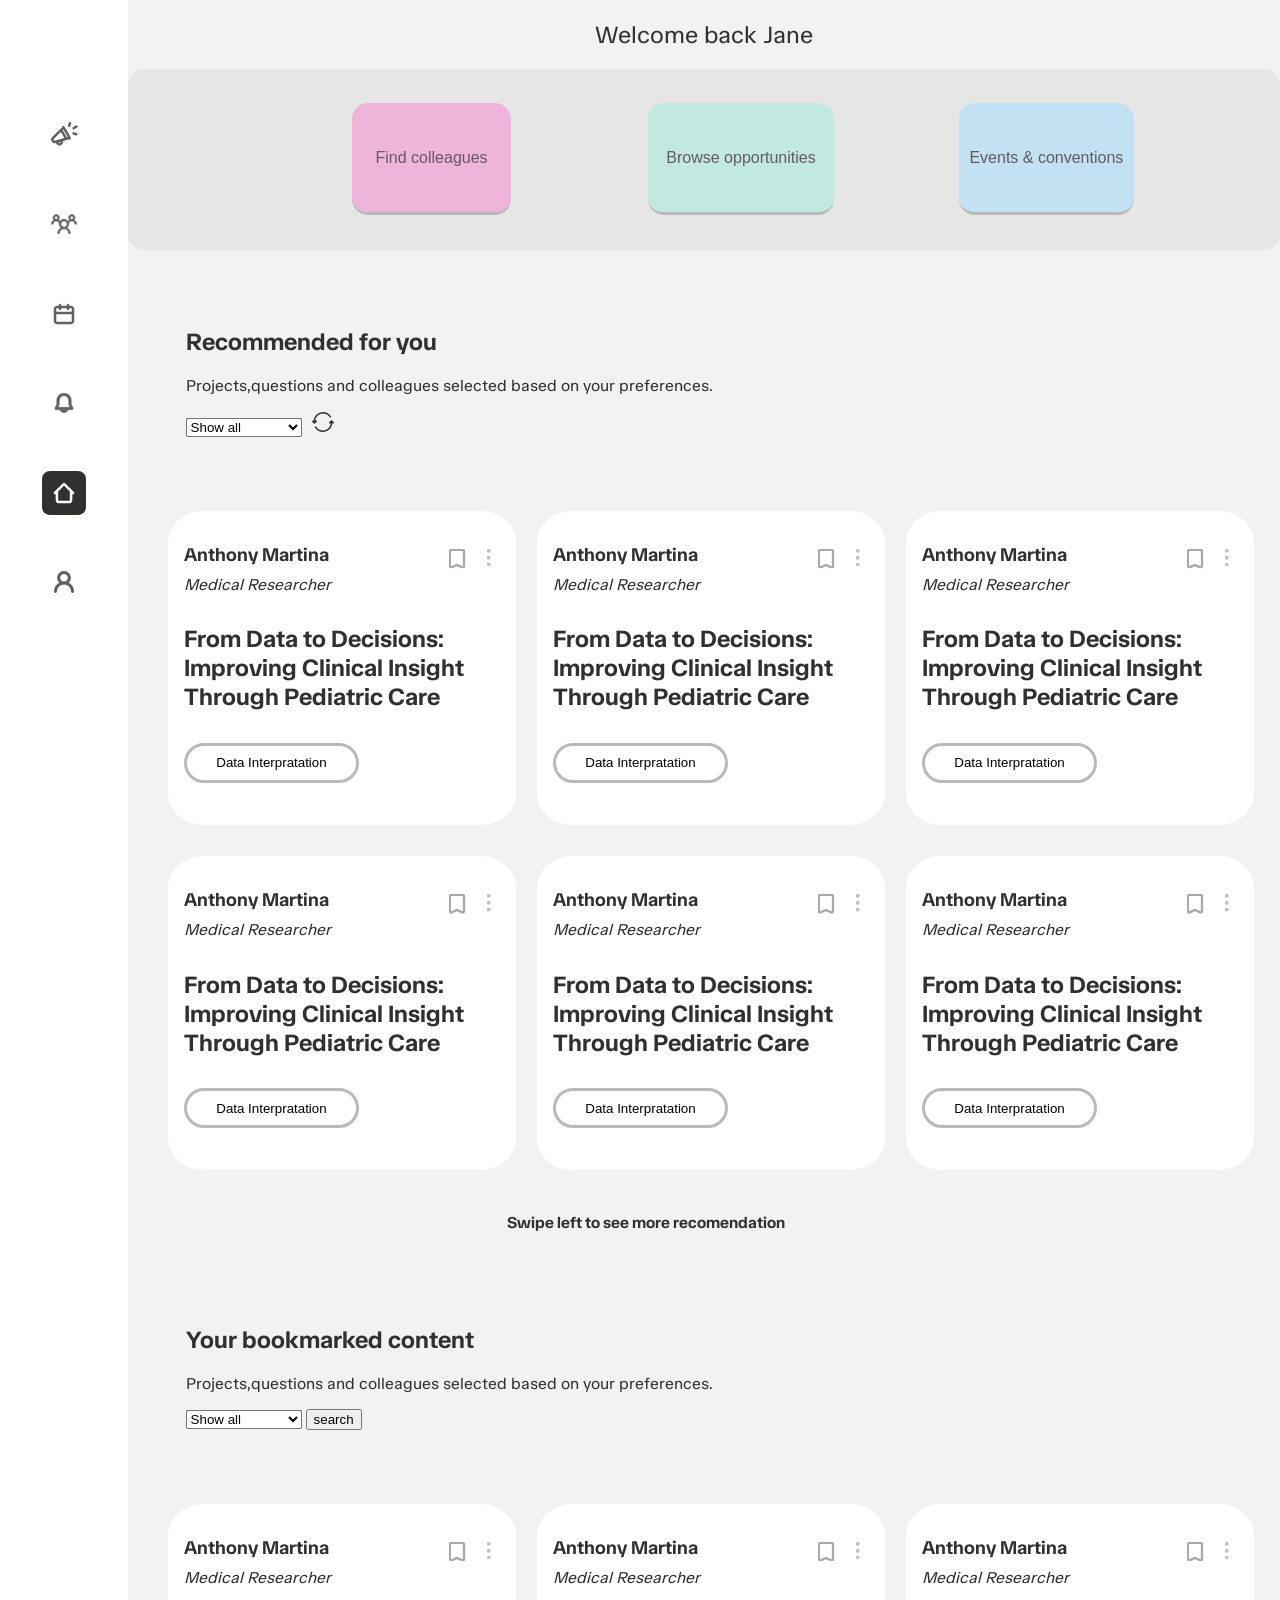
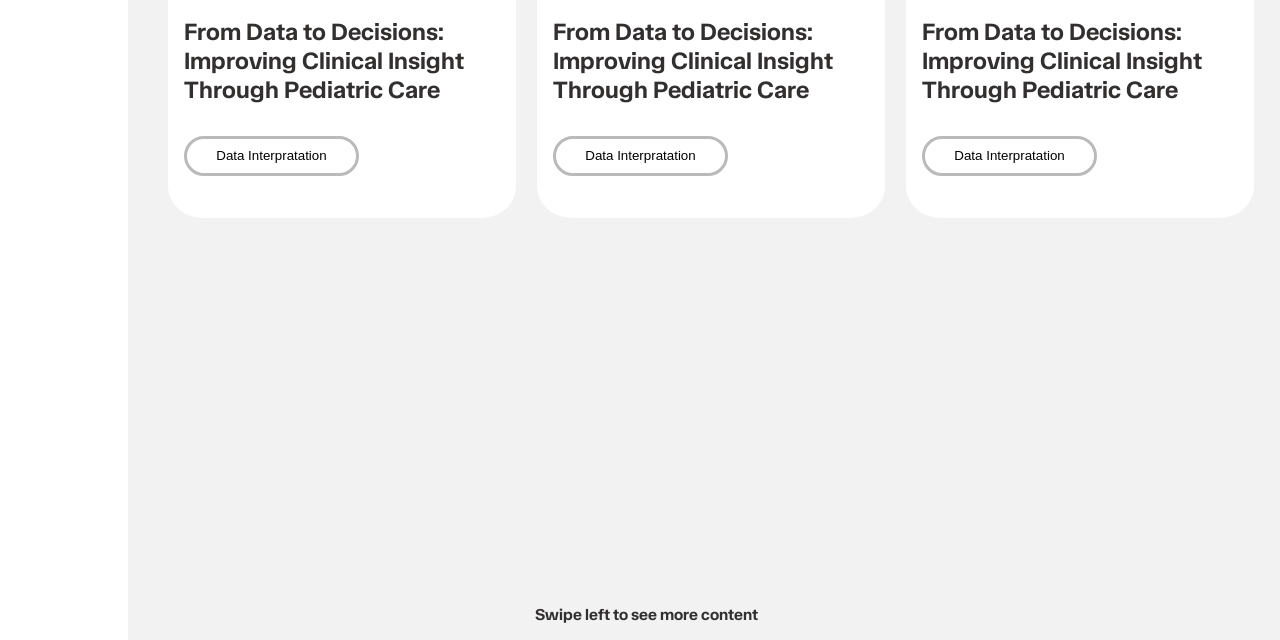
==== index.html @ dada2cc3 "overzetten code code overgezet van all human" ====
<!DOCTYPE html>
<html lang="en">
<head>
    <meta charset="UTF-8">
    <meta name="viewport" content="width=device-width, initial-scale=1.0">
    <title>Pediaconnect</title>
    <link rel="stylesheet" href="styles/styles.css">
    <link rel="preconnect" href="https://fonts.googleapis.com">
    <link rel="preconnect" href="https://fonts.gstatic.com" crossorigin>
    <link href="https://fonts.googleapis.com/css2?family=TASA+Orbiter:wght@400..800&display=swap" rel="stylesheet">
</head>
<body>
    <header>
        <ul class="topnav">
            <li><svg width="42" height="44" viewBox="0 0 42 44" fill="none" xmlns="http://www.w3.org/2000/svg" xmlns:xlink="http://www.w3.org/1999/xlink">
<rect width="41.6" height="44" fill="url(#pattern0_9048_4702)"/>
<defs>
<pattern id="pattern0_9048_4702" patternContentUnits="objectBoundingBox" width="1" height="1">
<use xlink:href="#image0_9048_4702" transform="matrix(0.00124484 0 0 0.00107441 -0.589655 -0.488095)"/>
</pattern>
<image id="image0_9048_4702" alt="logo" width="1800" height="1800" preserveAspectRatio="none" xlink:href="[data-uri]"/>
</defs>
</svg>
            </li>
            <li><p>Dashboard</p></li>
            <li><svg class="hamburgmenu" width="44" height="44" viewBox="0 0 44 44" fill="none" xmlns="http://www.w3.org/2000/svg">
            <path d="M29.0584 26.8529C29.3983 26.8531 29.7251 26.984 29.9711 27.2186C30.2171 27.4532 30.3634 27.7734 30.3797 28.1129C30.396 28.4524 30.2811 28.7851 30.0588 29.0422C29.8365 29.2993 29.5237 29.461 29.1854 29.4938L29.0584 29.5H14.9407C14.6008 29.4998 14.274 29.3689 14.028 29.1343C13.782 28.8998 13.6357 28.5796 13.6194 28.2401C13.603 27.9006 13.7179 27.5678 13.9403 27.3107C14.1626 27.0536 14.4753 26.8919 14.8137 26.8591L14.9407 26.8529H29.0584ZM29.0584 20.6765C29.4094 20.6765 29.746 20.8159 29.9942 21.0641C30.2425 21.3123 30.3819 21.649 30.3819 22C30.3819 22.351 30.2425 22.6877 29.9942 22.9359C29.746 23.1841 29.4094 23.3235 29.0584 23.3235H14.9407C14.5897 23.3235 14.2531 23.1841 14.0048 22.9359C13.7566 22.6877 13.6172 22.351 13.6172 22C13.6172 21.649 13.7566 21.3123 14.0048 21.0641C14.2531 20.8159 14.5897 20.6765 14.9407 20.6765H29.0584ZM29.0584 14.5C29.4094 14.5 29.746 14.6394 29.9942 14.8877C30.2425 15.1359 30.3819 15.4725 30.3819 15.8235C30.3819 16.1746 30.2425 16.5112 29.9942 16.7594C29.746 17.0076 29.4094 17.1471 29.0584 17.1471H14.9407C14.5897 17.1471 14.2531 17.0076 14.0048 16.7594C13.7566 16.5112 13.6172 16.1746 13.6172 15.8235C13.6172 15.4725 13.7566 15.1359 14.0048 14.8877C14.2531 14.6394 14.5897 14.5 14.9407 14.5H29.0584Z" fill="#322F2F"/>
            </svg></li>

        </ul>
        <nav class="sidenav">
            <a name="Dashboardpage" href=""><svg width="42" height="44" viewBox="0 0 42 44" fill="none" xmlns="http://www.w3.org/2000/svg" xmlns:xlink="http://www.w3.org/1999/xlink">
<rect width="41.6" height="44" fill="url(#pattern0_9048_4702)"/>
<defs>
<pattern id="pattern0_9048_4702" patternContentUnits="objectBoundingBox" width="1" height="1">
<use xlink:href="#image0_9048_4702" transform="matrix(0.00124484 0 0 0.00107441 -0.589655 -0.488095)"/>
</pattern>
<image id="image0_9048_4702" alt="logo" width="1800" height="1800" preserveAspectRatio="none" xlink:href="[data-uri]"/>
</defs>
</svg>
</a>
            <a name="Oppertunitiespage" href=""><svg width="27" height="24" viewBox="0 0 27 24" fill="none" xmlns="http://www.w3.org/2000/svg">
<path d="M25.3828 4.6543L22.6328 6.1543M22.6328 11.375L25.1309 12.25M18.8828 1.25L18.25 3.75M12.4998 5.84371C8.0903 9.69271 3.3428 14.5337 1.6563 16.2787C1.2613 16.6872 1.1353 17.2827 1.3628 17.8027C1.4868 18.0852 1.6333 18.3937 1.7848 18.6562C1.9363 18.9187 2.1303 19.1997 2.3133 19.4482C2.6493 19.9057 3.2283 20.0937 3.7793 19.9562C6.1338 19.3677 12.7003 17.6772 18.2383 15.7832" stroke-width="2.5" stroke-linecap="round" stroke-linejoin="round" stroke="#616161"/>
<path d="M9.89964 8.22619C9.89964 8.22619 10.9451 9.27219 12.7176 12.3422C14.4901 15.4122 14.8731 16.8407 14.8731 16.8407M10.4416 18.3082L10.7386 19.4172C10.8166 19.7084 10.8365 20.0121 10.7972 20.311C10.7578 20.6099 10.6599 20.8981 10.5092 21.1592C10.3584 21.4202 10.1577 21.6491 9.91853 21.8326C9.67934 22.0161 9.40635 22.1507 9.11514 22.2287C8.82393 22.3067 8.52022 22.3266 8.22132 22.2872C7.92243 22.2478 7.63423 22.15 7.37315 21.9992C7.11208 21.8485 6.88326 21.6478 6.69975 21.4086C6.51624 21.1694 6.38165 20.8964 6.30364 20.6052L6.05664 19.6812M12.1166 5.17969C12.1166 5.17969 13.3151 6.49019 15.6996 10.6207C18.0841 14.7512 18.6201 16.4442 18.6201 16.4442" stroke-width="2.5" stroke-linecap="round" stroke-linejoin="round" stroke="#616161"/>
</svg>
<p>Oppertunities</p></a>
            <a name="Colleaguespage" href=""><svg width="44" height="44" viewBox="0 0 44 44" fill="none" xmlns="http://www.w3.org/2000/svg">
<mask id="path-2-outside-1_8315_11274" maskUnits="userSpaceOnUse" x="8.5" y="11.625" width="27" height="21" fill="black">
<rect fill="white" x="8.5" y="11.625" width="27" height="21"/>
<path d="M32.083 17.8984C32.4492 18.1019 32.7829 18.3501 33.084 18.6431C33.3851 18.936 33.6374 19.2616 33.8408 19.6196C34.0443 19.9777 34.207 20.3561 34.3291 20.7549C34.4512 21.1536 34.5081 21.5687 34.5 22H32.9375C32.9375 21.5768 32.8561 21.174 32.6934 20.7915C32.5306 20.409 32.3068 20.0794 32.022 19.8027C31.7371 19.526 31.4035 19.3022 31.021 19.1313C30.6385 18.9604 30.2357 18.875 29.8125 18.875C29.3812 18.875 28.9784 18.9564 28.604 19.1191C28.2297 19.2819 27.9001 19.5057 27.6152 19.7905C27.3304 20.0754 27.1066 20.409 26.9438 20.7915C26.7811 21.174 26.6956 21.5768 26.6875 22C26.6875 22.7406 26.5207 23.4445 26.187 24.1118C25.8534 24.7791 25.3854 25.3325 24.7832 25.772C25.3122 26.0405 25.7882 26.3701 26.2114 26.7607C26.6346 27.1514 27.0008 27.5908 27.3101 28.0791C27.6193 28.5674 27.8512 29.0882 28.0059 29.6416C28.1605 30.195 28.2419 30.7728 28.25 31.375H26.6875C26.6875 30.7321 26.5654 30.1258 26.3213 29.5562C26.0771 28.9865 25.7394 28.4901 25.3081 28.0669C24.8768 27.6437 24.3804 27.3101 23.8188 27.0659C23.2573 26.8218 22.651 26.6956 22 26.6875C21.3571 26.6875 20.7508 26.8096 20.1812 27.0537C19.6115 27.2979 19.1151 27.6356 18.6919 28.0669C18.2687 28.4982 17.9351 28.9946 17.6909 29.5562C17.4468 30.1177 17.3206 30.724 17.3125 31.375H15.75C15.75 30.7809 15.8314 30.2072 15.9941 29.6538C16.1569 29.1004 16.3888 28.5796 16.6899 28.0913C16.991 27.603 17.3532 27.1636 17.7764 26.7729C18.1995 26.3823 18.6797 26.0487 19.2168 25.772C18.6227 25.3325 18.1589 24.7791 17.8252 24.1118C17.4915 23.4445 17.3206 22.7406 17.3125 22C17.3125 21.5768 17.2311 21.174 17.0684 20.7915C16.9056 20.409 16.6818 20.0794 16.397 19.8027C16.1121 19.526 15.7785 19.3022 15.396 19.1313C15.0135 18.9604 14.6107 18.875 14.1875 18.875C13.7562 18.875 13.3534 18.9564 12.979 19.1191C12.6047 19.2819 12.2751 19.5057 11.9902 19.7905C11.7054 20.0754 11.4816 20.409 11.3188 20.7915C11.1561 21.174 11.0706 21.5768 11.0625 22H9.5C9.5 21.5768 9.55697 21.1659 9.6709 20.7671C9.78483 20.3683 9.94352 19.9899 10.147 19.6318C10.3504 19.2738 10.6068 18.9482 10.916 18.6553C11.2253 18.3623 11.5589 18.11 11.917 17.8984C11.6484 17.6136 11.4409 17.284 11.2944 16.9097C11.1479 16.5353 11.0706 16.1488 11.0625 15.75C11.0625 15.3268 11.1439 14.924 11.3066 14.5415C11.4694 14.159 11.6932 13.8294 11.978 13.5527C12.2629 13.276 12.5924 13.0522 12.9668 12.8813C13.3411 12.7104 13.748 12.625 14.1875 12.625C14.6107 12.625 15.0135 12.7064 15.396 12.8691C15.7785 13.0319 16.1081 13.2557 16.3848 13.5405C16.6615 13.8254 16.8853 14.159 17.0562 14.5415C17.2271 14.924 17.3125 15.3268 17.3125 15.75C17.3125 16.1488 17.2393 16.5353 17.0928 16.9097C16.9463 17.284 16.7347 17.6136 16.458 17.8984C17.1253 18.2646 17.6706 18.7692 18.0938 19.4121C18.5332 18.7611 19.0947 18.2484 19.7783 17.874C20.4619 17.4997 21.2025 17.3125 22 17.3125C22.7894 17.3125 23.5259 17.4997 24.2095 17.874C24.8931 18.2484 25.4587 18.7611 25.9062 19.4121C26.3294 18.7692 26.8747 18.2646 27.542 17.8984C27.2734 17.6136 27.0659 17.284 26.9194 16.9097C26.7729 16.5353 26.6956 16.1488 26.6875 15.75C26.6875 15.3268 26.7689 14.924 26.9316 14.5415C27.0944 14.159 27.3182 13.8294 27.603 13.5527C27.8879 13.276 28.2174 13.0522 28.5918 12.8813C28.9661 12.7104 29.373 12.625 29.8125 12.625C30.2357 12.625 30.6385 12.7064 31.021 12.8691C31.4035 13.0319 31.7331 13.2557 32.0098 13.5405C32.2865 13.8254 32.5103 14.159 32.6812 14.5415C32.8521 14.924 32.9375 15.3268 32.9375 15.75C32.9375 16.1488 32.8643 16.5353 32.7178 16.9097C32.5713 17.284 32.3597 17.6136 32.083 17.8984ZM12.625 15.75C12.625 15.9697 12.6657 16.1732 12.7471 16.3604C12.8285 16.5475 12.9383 16.7103 13.0767 16.8486C13.215 16.987 13.3818 17.1009 13.5771 17.1904C13.7725 17.2799 13.9759 17.3206 14.1875 17.3125C14.4072 17.3125 14.6107 17.2718 14.7979 17.1904C14.985 17.109 15.1478 16.9992 15.2861 16.8608C15.4245 16.7225 15.5384 16.5557 15.6279 16.3604C15.7174 16.165 15.7581 15.9616 15.75 15.75C15.75 15.5303 15.7093 15.3268 15.6279 15.1396C15.5465 14.9525 15.4367 14.7897 15.2983 14.6514C15.16 14.513 14.9932 14.3991 14.7979 14.3096C14.6025 14.2201 14.3991 14.1794 14.1875 14.1875C13.9678 14.1875 13.7643 14.2282 13.5771 14.3096C13.39 14.391 13.2272 14.5008 13.0889 14.6392C12.9505 14.7775 12.8366 14.9443 12.7471 15.1396C12.6576 15.335 12.6169 15.5384 12.625 15.75ZM22 25.125C22.4232 25.125 22.826 25.0436 23.2085 24.8809C23.591 24.7181 23.9206 24.4943 24.1973 24.2095C24.474 23.9246 24.6978 23.5951 24.8687 23.2207C25.0396 22.8464 25.125 22.4395 25.125 22C25.125 21.5768 25.0436 21.174 24.8809 20.7915C24.7181 20.409 24.4943 20.0794 24.2095 19.8027C23.9246 19.526 23.591 19.3022 23.2085 19.1313C22.826 18.9604 22.4232 18.875 22 18.875C21.5687 18.875 21.1659 18.9564 20.7915 19.1191C20.4172 19.2819 20.0876 19.5057 19.8027 19.7905C19.5179 20.0754 19.2941 20.409 19.1313 20.7915C18.9686 21.174 18.8831 21.5768 18.875 22C18.875 22.4313 18.9564 22.8341 19.1191 23.2085C19.2819 23.5828 19.5057 23.9124 19.7905 24.1973C20.0754 24.4821 20.4049 24.7059 20.7793 24.8687C21.1536 25.0314 21.5605 25.1169 22 25.125ZM28.25 15.75C28.25 15.9697 28.2907 16.1732 28.3721 16.3604C28.4535 16.5475 28.5633 16.7103 28.7017 16.8486C28.84 16.987 29.0068 17.1009 29.2021 17.1904C29.3975 17.2799 29.6009 17.3206 29.8125 17.3125C30.0322 17.3125 30.2357 17.2718 30.4229 17.1904C30.61 17.109 30.7728 16.9992 30.9111 16.8608C31.0495 16.7225 31.1634 16.5557 31.2529 16.3604C31.3424 16.165 31.3831 15.9616 31.375 15.75C31.375 15.5303 31.3343 15.3268 31.2529 15.1396C31.1715 14.9525 31.0617 14.7897 30.9233 14.6514C30.785 14.513 30.6182 14.3991 30.4229 14.3096C30.2275 14.2201 30.0241 14.1794 29.8125 14.1875C29.5928 14.1875 29.3893 14.2282 29.2021 14.3096C29.015 14.391 28.8522 14.5008 28.7139 14.6392C28.5755 14.7775 28.4616 14.9443 28.3721 15.1396C28.2826 15.335 28.2419 15.5384 28.25 15.75Z"/>
</mask>
<path d="M32.083 17.8984C32.4492 18.1019 32.7829 18.3501 33.084 18.6431C33.3851 18.936 33.6374 19.2616 33.8408 19.6196C34.0443 19.9777 34.207 20.3561 34.3291 20.7549C34.4512 21.1536 34.5081 21.5687 34.5 22H32.9375C32.9375 21.5768 32.8561 21.174 32.6934 20.7915C32.5306 20.409 32.3068 20.0794 32.022 19.8027C31.7371 19.526 31.4035 19.3022 31.021 19.1313C30.6385 18.9604 30.2357 18.875 29.8125 18.875C29.3812 18.875 28.9784 18.9564 28.604 19.1191C28.2297 19.2819 27.9001 19.5057 27.6152 19.7905C27.3304 20.0754 27.1066 20.409 26.9438 20.7915C26.7811 21.174 26.6956 21.5768 26.6875 22C26.6875 22.7406 26.5207 23.4445 26.187 24.1118C25.8534 24.7791 25.3854 25.3325 24.7832 25.772C25.3122 26.0405 25.7882 26.3701 26.2114 26.7607C26.6346 27.1514 27.0008 27.5908 27.3101 28.0791C27.6193 28.5674 27.8512 29.0882 28.0059 29.6416C28.1605 30.195 28.2419 30.7728 28.25 31.375H26.6875C26.6875 30.7321 26.5654 30.1258 26.3213 29.5562C26.0771 28.9865 25.7394 28.4901 25.3081 28.0669C24.8768 27.6437 24.3804 27.3101 23.8188 27.0659C23.2573 26.8218 22.651 26.6956 22 26.6875C21.3571 26.6875 20.7508 26.8096 20.1812 27.0537C19.6115 27.2979 19.1151 27.6356 18.6919 28.0669C18.2687 28.4982 17.9351 28.9946 17.6909 29.5562C17.4468 30.1177 17.3206 30.724 17.3125 31.375H15.75C15.75 30.7809 15.8314 30.2072 15.9941 29.6538C16.1569 29.1004 16.3888 28.5796 16.6899 28.0913C16.991 27.603 17.3532 27.1636 17.7764 26.7729C18.1995 26.3823 18.6797 26.0487 19.2168 25.772C18.6227 25.3325 18.1589 24.7791 17.8252 24.1118C17.4915 23.4445 17.3206 22.7406 17.3125 22C17.3125 21.5768 17.2311 21.174 17.0684 20.7915C16.9056 20.409 16.6818 20.0794 16.397 19.8027C16.1121 19.526 15.7785 19.3022 15.396 19.1313C15.0135 18.9604 14.6107 18.875 14.1875 18.875C13.7562 18.875 13.3534 18.9564 12.979 19.1191C12.6047 19.2819 12.2751 19.5057 11.9902 19.7905C11.7054 20.0754 11.4816 20.409 11.3188 20.7915C11.1561 21.174 11.0706 21.5768 11.0625 22H9.5C9.5 21.5768 9.55697 21.1659 9.6709 20.7671C9.78483 20.3683 9.94352 19.9899 10.147 19.6318C10.3504 19.2738 10.6068 18.9482 10.916 18.6553C11.2253 18.3623 11.5589 18.11 11.917 17.8984C11.6484 17.6136 11.4409 17.284 11.2944 16.9097C11.1479 16.5353 11.0706 16.1488 11.0625 15.75C11.0625 15.3268 11.1439 14.924 11.3066 14.5415C11.4694 14.159 11.6932 13.8294 11.978 13.5527C12.2629 13.276 12.5924 13.0522 12.9668 12.8813C13.3411 12.7104 13.748 12.625 14.1875 12.625C14.6107 12.625 15.0135 12.7064 15.396 12.8691C15.7785 13.0319 16.1081 13.2557 16.3848 13.5405C16.6615 13.8254 16.8853 14.159 17.0562 14.5415C17.2271 14.924 17.3125 15.3268 17.3125 15.75C17.3125 16.1488 17.2393 16.5353 17.0928 16.9097C16.9463 17.284 16.7347 17.6136 16.458 17.8984C17.1253 18.2646 17.6706 18.7692 18.0938 19.4121C18.5332 18.7611 19.0947 18.2484 19.7783 17.874C20.4619 17.4997 21.2025 17.3125 22 17.3125C22.7894 17.3125 23.5259 17.4997 24.2095 17.874C24.8931 18.2484 25.4587 18.7611 25.9062 19.4121C26.3294 18.7692 26.8747 18.2646 27.542 17.8984C27.2734 17.6136 27.0659 17.284 26.9194 16.9097C26.7729 16.5353 26.6956 16.1488 26.6875 15.75C26.6875 15.3268 26.7689 14.924 26.9316 14.5415C27.0944 14.159 27.3182 13.8294 27.603 13.5527C27.8879 13.276 28.2174 13.0522 28.5918 12.8813C28.9661 12.7104 29.373 12.625 29.8125 12.625C30.2357 12.625 30.6385 12.7064 31.021 12.8691C31.4035 13.0319 31.7331 13.2557 32.0098 13.5405C32.2865 13.8254 32.5103 14.159 32.6812 14.5415C32.8521 14.924 32.9375 15.3268 32.9375 15.75C32.9375 16.1488 32.8643 16.5353 32.7178 16.9097C32.5713 17.284 32.3597 17.6136 32.083 17.8984ZM12.625 15.75C12.625 15.9697 12.6657 16.1732 12.7471 16.3604C12.8285 16.5475 12.9383 16.7103 13.0767 16.8486C13.215 16.987 13.3818 17.1009 13.5771 17.1904C13.7725 17.2799 13.9759 17.3206 14.1875 17.3125C14.4072 17.3125 14.6107 17.2718 14.7979 17.1904C14.985 17.109 15.1478 16.9992 15.2861 16.8608C15.4245 16.7225 15.5384 16.5557 15.6279 16.3604C15.7174 16.165 15.7581 15.9616 15.75 15.75C15.75 15.5303 15.7093 15.3268 15.6279 15.1396C15.5465 14.9525 15.4367 14.7897 15.2983 14.6514C15.16 14.513 14.9932 14.3991 14.7979 14.3096C14.6025 14.2201 14.3991 14.1794 14.1875 14.1875C13.9678 14.1875 13.7643 14.2282 13.5771 14.3096C13.39 14.391 13.2272 14.5008 13.0889 14.6392C12.9505 14.7775 12.8366 14.9443 12.7471 15.1396C12.6576 15.335 12.6169 15.5384 12.625 15.75ZM22 25.125C22.4232 25.125 22.826 25.0436 23.2085 24.8809C23.591 24.7181 23.9206 24.4943 24.1973 24.2095C24.474 23.9246 24.6978 23.5951 24.8687 23.2207C25.0396 22.8464 25.125 22.4395 25.125 22C25.125 21.5768 25.0436 21.174 24.8809 20.7915C24.7181 20.409 24.4943 20.0794 24.2095 19.8027C23.9246 19.526 23.591 19.3022 23.2085 19.1313C22.826 18.9604 22.4232 18.875 22 18.875C21.5687 18.875 21.1659 18.9564 20.7915 19.1191C20.4172 19.2819 20.0876 19.5057 19.8027 19.7905C19.5179 20.0754 19.2941 20.409 19.1313 20.7915C18.9686 21.174 18.8831 21.5768 18.875 22C18.875 22.4313 18.9564 22.8341 19.1191 23.2085C19.2819 23.5828 19.5057 23.9124 19.7905 24.1973C20.0754 24.4821 20.4049 24.7059 20.7793 24.8687C21.1536 25.0314 21.5605 25.1169 22 25.125ZM28.25 15.75C28.25 15.9697 28.2907 16.1732 28.3721 16.3604C28.4535 16.5475 28.5633 16.7103 28.7017 16.8486C28.84 16.987 29.0068 17.1009 29.2021 17.1904C29.3975 17.2799 29.6009 17.3206 29.8125 17.3125C30.0322 17.3125 30.2357 17.2718 30.4229 17.1904C30.61 17.109 30.7728 16.9992 30.9111 16.8608C31.0495 16.7225 31.1634 16.5557 31.2529 16.3604C31.3424 16.165 31.3831 15.9616 31.375 15.75C31.375 15.5303 31.3343 15.3268 31.2529 15.1396C31.1715 14.9525 31.0617 14.7897 30.9233 14.6514C30.785 14.513 30.6182 14.3991 30.4229 14.3096C30.2275 14.2201 30.0241 14.1794 29.8125 14.1875C29.5928 14.1875 29.3893 14.2282 29.2021 14.3096C29.015 14.391 28.8522 14.5008 28.7139 14.6392C28.5755 14.7775 28.4616 14.9443 28.3721 15.1396C28.2826 15.335 28.2419 15.5384 28.25 15.75Z" fill="#616161"/>
<path d="M32.083 17.8984C32.4492 18.1019 32.7829 18.3501 33.084 18.6431C33.3851 18.936 33.6374 19.2616 33.8408 19.6196C34.0443 19.9777 34.207 20.3561 34.3291 20.7549C34.4512 21.1536 34.5081 21.5687 34.5 22H32.9375C32.9375 21.5768 32.8561 21.174 32.6934 20.7915C32.5306 20.409 32.3068 20.0794 32.022 19.8027C31.7371 19.526 31.4035 19.3022 31.021 19.1313C30.6385 18.9604 30.2357 18.875 29.8125 18.875C29.3812 18.875 28.9784 18.9564 28.604 19.1191C28.2297 19.2819 27.9001 19.5057 27.6152 19.7905C27.3304 20.0754 27.1066 20.409 26.9438 20.7915C26.7811 21.174 26.6956 21.5768 26.6875 22C26.6875 22.7406 26.5207 23.4445 26.187 24.1118C25.8534 24.7791 25.3854 25.3325 24.7832 25.772C25.3122 26.0405 25.7882 26.3701 26.2114 26.7607C26.6346 27.1514 27.0008 27.5908 27.3101 28.0791C27.6193 28.5674 27.8512 29.0882 28.0059 29.6416C28.1605 30.195 28.2419 30.7728 28.25 31.375H26.6875C26.6875 30.7321 26.5654 30.1258 26.3213 29.5562C26.0771 28.9865 25.7394 28.4901 25.3081 28.0669C24.8768 27.6437 24.3804 27.3101 23.8188 27.0659C23.2573 26.8218 22.651 26.6956 22 26.6875C21.3571 26.6875 20.7508 26.8096 20.1812 27.0537C19.6115 27.2979 19.1151 27.6356 18.6919 28.0669C18.2687 28.4982 17.9351 28.9946 17.6909 29.5562C17.4468 30.1177 17.3206 30.724 17.3125 31.375H15.75C15.75 30.7809 15.8314 30.2072 15.9941 29.6538C16.1569 29.1004 16.3888 28.5796 16.6899 28.0913C16.991 27.603 17.3532 27.1636 17.7764 26.7729C18.1995 26.3823 18.6797 26.0487 19.2168 25.772C18.6227 25.3325 18.1589 24.7791 17.8252 24.1118C17.4915 23.4445 17.3206 22.7406 17.3125 22C17.3125 21.5768 17.2311 21.174 17.0684 20.7915C16.9056 20.409 16.6818 20.0794 16.397 19.8027C16.1121 19.526 15.7785 19.3022 15.396 19.1313C15.0135 18.9604 14.6107 18.875 14.1875 18.875C13.7562 18.875 13.3534 18.9564 12.979 19.1191C12.6047 19.2819 12.2751 19.5057 11.9902 19.7905C11.7054 20.0754 11.4816 20.409 11.3188 20.7915C11.1561 21.174 11.0706 21.5768 11.0625 22H9.5C9.5 21.5768 9.55697 21.1659 9.6709 20.7671C9.78483 20.3683 9.94352 19.9899 10.147 19.6318C10.3504 19.2738 10.6068 18.9482 10.916 18.6553C11.2253 18.3623 11.5589 18.11 11.917 17.8984C11.6484 17.6136 11.4409 17.284 11.2944 16.9097C11.1479 16.5353 11.0706 16.1488 11.0625 15.75C11.0625 15.3268 11.1439 14.924 11.3066 14.5415C11.4694 14.159 11.6932 13.8294 11.978 13.5527C12.2629 13.276 12.5924 13.0522 12.9668 12.8813C13.3411 12.7104 13.748 12.625 14.1875 12.625C14.6107 12.625 15.0135 12.7064 15.396 12.8691C15.7785 13.0319 16.1081 13.2557 16.3848 13.5405C16.6615 13.8254 16.8853 14.159 17.0562 14.5415C17.2271 14.924 17.3125 15.3268 17.3125 15.75C17.3125 16.1488 17.2393 16.5353 17.0928 16.9097C16.9463 17.284 16.7347 17.6136 16.458 17.8984C17.1253 18.2646 17.6706 18.7692 18.0938 19.4121C18.5332 18.7611 19.0947 18.2484 19.7783 17.874C20.4619 17.4997 21.2025 17.3125 22 17.3125C22.7894 17.3125 23.5259 17.4997 24.2095 17.874C24.8931 18.2484 25.4587 18.7611 25.9062 19.4121C26.3294 18.7692 26.8747 18.2646 27.542 17.8984C27.2734 17.6136 27.0659 17.284 26.9194 16.9097C26.7729 16.5353 26.6956 16.1488 26.6875 15.75C26.6875 15.3268 26.7689 14.924 26.9316 14.5415C27.0944 14.159 27.3182 13.8294 27.603 13.5527C27.8879 13.276 28.2174 13.0522 28.5918 12.8813C28.9661 12.7104 29.373 12.625 29.8125 12.625C30.2357 12.625 30.6385 12.7064 31.021 12.8691C31.4035 13.0319 31.7331 13.2557 32.0098 13.5405C32.2865 13.8254 32.5103 14.159 32.6812 14.5415C32.8521 14.924 32.9375 15.3268 32.9375 15.75C32.9375 16.1488 32.8643 16.5353 32.7178 16.9097C32.5713 17.284 32.3597 17.6136 32.083 17.8984ZM12.625 15.75C12.625 15.9697 12.6657 16.1732 12.7471 16.3604C12.8285 16.5475 12.9383 16.7103 13.0767 16.8486C13.215 16.987 13.3818 17.1009 13.5771 17.1904C13.7725 17.2799 13.9759 17.3206 14.1875 17.3125C14.4072 17.3125 14.6107 17.2718 14.7979 17.1904C14.985 17.109 15.1478 16.9992 15.2861 16.8608C15.4245 16.7225 15.5384 16.5557 15.6279 16.3604C15.7174 16.165 15.7581 15.9616 15.75 15.75C15.75 15.5303 15.7093 15.3268 15.6279 15.1396C15.5465 14.9525 15.4367 14.7897 15.2983 14.6514C15.16 14.513 14.9932 14.3991 14.7979 14.3096C14.6025 14.2201 14.3991 14.1794 14.1875 14.1875C13.9678 14.1875 13.7643 14.2282 13.5771 14.3096C13.39 14.391 13.2272 14.5008 13.0889 14.6392C12.9505 14.7775 12.8366 14.9443 12.7471 15.1396C12.6576 15.335 12.6169 15.5384 12.625 15.75ZM22 25.125C22.4232 25.125 22.826 25.0436 23.2085 24.8809C23.591 24.7181 23.9206 24.4943 24.1973 24.2095C24.474 23.9246 24.6978 23.5951 24.8687 23.2207C25.0396 22.8464 25.125 22.4395 25.125 22C25.125 21.5768 25.0436 21.174 24.8809 20.7915C24.7181 20.409 24.4943 20.0794 24.2095 19.8027C23.9246 19.526 23.591 19.3022 23.2085 19.1313C22.826 18.9604 22.4232 18.875 22 18.875C21.5687 18.875 21.1659 18.9564 20.7915 19.1191C20.4172 19.2819 20.0876 19.5057 19.8027 19.7905C19.5179 20.0754 19.2941 20.409 19.1313 20.7915C18.9686 21.174 18.8831 21.5768 18.875 22C18.875 22.4313 18.9564 22.8341 19.1191 23.2085C19.2819 23.5828 19.5057 23.9124 19.7905 24.1973C20.0754 24.4821 20.4049 24.7059 20.7793 24.8687C21.1536 25.0314 21.5605 25.1169 22 25.125ZM28.25 15.75C28.25 15.9697 28.2907 16.1732 28.3721 16.3604C28.4535 16.5475 28.5633 16.7103 28.7017 16.8486C28.84 16.987 29.0068 17.1009 29.2021 17.1904C29.3975 17.2799 29.6009 17.3206 29.8125 17.3125C30.0322 17.3125 30.2357 17.2718 30.4229 17.1904C30.61 17.109 30.7728 16.9992 30.9111 16.8608C31.0495 16.7225 31.1634 16.5557 31.2529 16.3604C31.3424 16.165 31.3831 15.9616 31.375 15.75C31.375 15.5303 31.3343 15.3268 31.2529 15.1396C31.1715 14.9525 31.0617 14.7897 30.9233 14.6514C30.785 14.513 30.6182 14.3991 30.4229 14.3096C30.2275 14.2201 30.0241 14.1794 29.8125 14.1875C29.5928 14.1875 29.3893 14.2282 29.2021 14.3096C29.015 14.391 28.8522 14.5008 28.7139 14.6392C28.5755 14.7775 28.4616 14.9443 28.3721 15.1396C28.2826 15.335 28.2419 15.5384 28.25 15.75Z" stroke="#616161" stroke-linejoin="round" mask="url(#path-2-outside-1_8315_11274)"/>
</svg>
<p>Colleagues</p></a>
            <a name="Events&Conventionspage" href=""><svg width="44" height="44" viewBox="0 0 44 44" fill="none" xmlns="http://www.w3.org/2000/svg">
<path d="M29 14H27V13C27 12.7348 26.8946 12.4804 26.7071 12.2929C26.5196 12.1054 26.2652 12 26 12C25.7348 12 25.4804 12.1054 25.2929 12.2929C25.1054 12.4804 25 12.7348 25 13V14H19V13C19 12.7348 18.8946 12.4804 18.7071 12.2929C18.5196 12.1054 18.2652 12 18 12C17.7348 12 17.4804 12.1054 17.2929 12.2929C17.1054 12.4804 17 12.7348 17 13V14H15C14.2044 14 13.4413 14.3161 12.8787 14.8787C12.3161 15.4413 12 16.2044 12 17V29C12 29.7957 12.3161 30.5587 12.8787 31.1213C13.4413 31.6839 14.2044 32 15 32H29C29.7957 32 30.5587 31.6839 31.1213 31.1213C31.6839 30.5587 32 29.7957 32 29V17C32 16.2044 31.6839 15.4413 31.1213 14.8787C30.5587 14.3161 29.7957 14 29 14ZM30 29C30 29.2652 29.8946 29.5196 29.7071 29.7071C29.5196 29.8946 29.2652 30 29 30H15C14.7348 30 14.4804 29.8946 14.2929 29.7071C14.1054 29.5196 14 29.2652 14 29V22H30V29ZM30 20H14V17C14 16.7348 14.1054 16.4804 14.2929 16.2929C14.4804 16.1054 14.7348 16 15 16H17V17C17 17.2652 17.1054 17.5196 17.2929 17.7071C17.4804 17.8946 17.7348 18 18 18C18.2652 18 18.5196 17.8946 18.7071 17.7071C18.8946 17.5196 19 17.2652 19 17V16H25V17C25 17.2652 25.1054 17.5196 25.2929 17.7071C25.4804 17.8946 25.7348 18 26 18C26.2652 18 26.5196 17.8946 26.7071 17.7071C26.8946 17.5196 27 17.2652 27 17V16H29C29.2652 16 29.5196 16.1054 29.7071 16.2929C29.8946 16.4804 30 16.7348 30 17V20Z" fill="#616161" stroke="#616161" stroke-width="0.5"/>
</svg>
<p>Events & Conventions</p></a>
            <a name="Notificationspage" href=""><svg width="44" height="44" viewBox="0 0 44 44" fill="none" xmlns="http://www.w3.org/2000/svg">
<path d="M22.001 12.25C23.9235 12.2501 25.7674 13.0137 27.127 14.373C28.4866 15.7327 29.251 17.5772 29.251 19.5V23.2051L31.0459 26.7959C31.1488 27.0017 31.1978 27.231 31.1875 27.4609C31.1771 27.6906 31.1081 27.9138 30.9873 28.1094C30.8663 28.3051 30.6971 28.467 30.4961 28.5791C30.3452 28.6632 30.1801 28.7175 30.0098 28.7393L29.8389 28.75H26.0596C25.8018 29.5845 25.2958 30.3219 24.6025 30.8584C23.8577 31.4348 22.9428 31.748 22.001 31.748C21.059 31.748 20.1434 31.4349 19.3984 30.8584C18.7052 30.3219 18.1992 29.5845 17.9414 28.75H14.1631C13.9329 28.75 13.7059 28.6912 13.5049 28.5791C13.304 28.4671 13.1346 28.305 13.0137 28.1094C12.8929 27.9138 12.8238 27.6906 12.8135 27.4609C12.8031 27.231 12.8521 27.0017 12.9551 26.7959L14.751 23.2041V19.5C14.751 17.5772 15.5144 15.7327 16.874 14.373C18.2336 13.0135 20.0782 12.25 22.001 12.25ZM20.7783 28.75C20.8825 28.8519 20.9987 28.9421 21.126 29.0156C21.3919 29.1691 21.6939 29.25 22.001 29.25C22.308 29.2499 22.61 29.1692 22.876 29.0156C23.0033 28.9421 23.1194 28.852 23.2236 28.75H20.7783ZM22.001 14.75C20.7412 14.75 19.5324 15.2508 18.6416 16.1416C17.751 17.0324 17.251 18.2404 17.251 19.5V23.2637C17.251 23.6127 17.1696 23.9573 17.0137 24.2695L16.0244 26.25H27.9785L26.9893 24.2695C26.833 23.9575 26.7514 23.6136 26.751 23.2646V19.5C26.751 18.2403 26.2501 17.0324 25.3594 16.1416C24.4687 15.2509 23.2606 14.7501 22.001 14.75Z" fill="#616161" stroke="#616161" stroke-width="0.5"/>
</svg>
<p>Notifications</p></a>
            <a name="Dashboardpage" href=""><svg width="44" height="44" viewBox="0 0 44 44" fill="none" xmlns="http://www.w3.org/2000/svg">
<path d="M8 2H36C39.3137 2 42 4.68629 42 8V36C42 39.3137 39.3137 42 36 42H8C4.68629 42 2 39.3137 2 36V8C2 4.68629 4.68629 2 8 2Z" fill="#322F2F"/>
<path d="M8 2H36C39.3137 2 42 4.68629 42 8V36C42 39.3137 39.3137 42 36 42H8C4.68629 42 2 39.3137 2 36V8C2 4.68629 4.68629 2 8 2Z" stroke="#322F2F" stroke-width="4"/>
<path d="M30.3456 19.9779C30.3456 19.8118 30.3129 19.6474 30.2494 19.494C30.1858 19.3406 30.0927 19.2012 29.9753 19.0838C29.8579 18.9664 29.7185 18.8733 29.5651 18.8098C29.4117 18.7462 29.2473 18.7135 29.0813 18.7135C28.9152 18.7135 28.7508 18.7462 28.5974 18.8098C28.444 18.8733 28.3046 18.9664 28.1872 19.0838C28.0698 19.2012 27.9767 19.3406 27.9131 19.494C27.8496 19.6474 27.8169 19.8118 27.8169 19.9779H30.3456ZM16.1847 19.9779C16.1847 19.6425 16.0515 19.3209 15.8144 19.0838C15.5773 18.8467 15.2557 18.7135 14.9203 18.7135C14.585 18.7135 14.2634 18.8467 14.0263 19.0838C13.7892 19.3209 13.656 19.6425 13.656 19.9779H16.1847ZM30.2101 22.895C30.4472 23.1322 30.7689 23.2654 31.1042 23.2654C31.4396 23.2654 31.7613 23.1322 31.9984 22.895C32.2355 22.6579 32.3688 22.3362 32.3688 22.0009C32.3688 21.6655 32.2355 21.3439 31.9984 21.1067L30.2101 22.895ZM22.0008 12.8974L22.895 12.0033C22.7775 11.8858 22.6381 11.7926 22.4847 11.7291C22.3313 11.6655 22.1669 11.6328 22.0008 11.6328C21.8347 11.6328 21.6703 11.6655 21.5169 11.7291C21.3634 11.7926 21.224 11.8858 21.1066 12.0033L22.0008 12.8974ZM12.0032 21.1067C11.766 21.3439 11.6328 21.6655 11.6328 22.0009C11.6328 22.3362 11.766 22.6579 12.0032 22.895C12.2403 23.1322 12.562 23.2654 12.8973 23.2654C13.2327 23.2654 13.5544 23.1322 13.7915 22.895L12.0032 21.1067ZM16.9433 32.3687H27.0583V29.8399H16.9433V32.3687ZM30.3456 29.0813V19.9779H27.8169V29.0813H30.3456ZM16.1847 29.0813V19.9779H13.656V29.0813H16.1847ZM31.9984 21.1067L22.895 12.0033L21.1066 13.7916L30.2101 22.895L31.9984 21.1067ZM21.1066 12.0033L12.0032 21.1067L13.7915 22.895L22.895 13.7916L21.1066 12.0033ZM27.0583 32.3687C27.9301 32.3687 28.7663 32.0223 29.3828 31.4058C29.9993 30.7893 30.3456 29.9532 30.3456 29.0813H27.8169C27.8169 29.2825 27.737 29.4755 27.5947 29.6178C27.4524 29.76 27.2595 29.8399 27.0583 29.8399V32.3687ZM16.9433 29.8399C16.7421 29.8399 16.5492 29.76 16.4069 29.6178C16.2646 29.4755 16.1847 29.2825 16.1847 29.0813H13.656C13.656 29.9532 14.0023 30.7893 14.6188 31.4058C15.2353 32.0223 16.0715 32.3687 16.9433 32.3687V29.8399Z" fill="white"/>
</svg>
<p>Dashboard</p></a>
            <a name="MyProfilepage" href=""><svg width="44" height="44" viewBox="0 0 44 44" fill="none" xmlns="http://www.w3.org/2000/svg">
<path d="M22 11.8789C25.2282 11.879 27.8457 14.4963 27.8457 17.7246C27.8455 20.0146 26.5274 21.9952 24.6094 22.9541C26.0284 23.3812 27.3344 24.1538 28.4014 25.2207C30.099 26.9183 31.0527 29.2213 31.0527 31.6221C31.0527 31.8982 30.8289 32.1221 30.5527 32.1221C30.2766 32.1221 30.0527 31.8982 30.0527 31.6221C30.0527 29.4865 29.2044 27.4378 27.6943 25.9277C26.1885 24.422 24.1475 23.5742 22.0186 23.5693C22.0125 23.5694 22.0061 23.5703 22 23.5703C21.9935 23.5703 21.987 23.5694 21.9805 23.5693C19.8519 23.5745 17.8112 24.4223 16.3057 25.9277C14.7956 27.4378 13.9473 29.4865 13.9473 31.6221C13.9473 31.8982 13.7234 32.1221 13.4473 32.1221C13.1711 32.1221 12.9473 31.8982 12.9473 31.6221C12.9473 29.2213 13.901 26.9183 15.5986 25.2207C16.6653 24.1541 17.971 23.3813 19.3896 22.9541C17.4722 21.995 16.1545 20.0142 16.1543 17.7246C16.1543 14.4963 18.7718 11.879 22 11.8789ZM22 12.8789C19.324 12.879 17.1543 15.0486 17.1543 17.7246C17.1545 20.3942 19.3142 22.5592 21.9814 22.5693H22.0176C24.6854 22.5599 26.8455 20.3946 26.8457 17.7246C26.8457 15.0486 24.676 12.879 22 12.8789Z" fill="#616161"/>
<path d="M22 11.8789L22 10.8789H22L22 11.8789ZM27.8457 17.7246L28.8457 17.7247V17.7246H27.8457ZM24.6094 22.9541L24.1622 22.0597C23.7956 22.2429 23.578 22.6313 23.613 23.0396C23.6481 23.4479 23.9287 23.7935 24.3211 23.9117L24.6094 22.9541ZM28.4014 25.2207L29.1085 24.5136L29.1085 24.5136L28.4014 25.2207ZM31.0527 31.6221H32.0527V31.622L31.0527 31.6221ZM30.5527 32.1221L30.5527 33.1221H30.5527V32.1221ZM30.0527 31.6221H31.0527V31.622L30.0527 31.6221ZM27.6943 25.9277L28.4014 25.2206L28.4014 25.2206L27.6943 25.9277ZM22.0186 23.5693L22.0209 22.5693L22.0154 22.5693L22.0186 23.5693ZM22 23.5703L22 24.5703H22L22 23.5703ZM21.9805 23.5693L21.9838 22.5693L21.978 22.5693L21.9805 23.5693ZM16.3057 25.9277L15.5986 25.2206L15.5986 25.2206L16.3057 25.9277ZM13.9473 31.6221L12.9473 31.622V31.6221H13.9473ZM13.4473 32.1221L13.4473 33.1221H13.4473V32.1221ZM12.9473 31.6221L11.9473 31.622V31.6221H12.9473ZM15.5986 25.2207L14.8915 24.5136L14.8915 24.5136L15.5986 25.2207ZM19.3896 22.9541L19.678 23.9116C20.0703 23.7935 20.3509 23.4479 20.386 23.0397C20.421 22.6314 20.2035 22.2431 19.837 22.0598L19.3896 22.9541ZM16.1543 17.7246H15.1543V17.7247L16.1543 17.7246ZM22 12.8789L22 11.8789L22 11.8789L22 12.8789ZM17.1543 17.7246H16.1543V17.7247L17.1543 17.7246ZM21.9814 22.5693L21.9776 23.5693H21.9814V22.5693ZM22.0176 22.5693V23.5693L22.0211 23.5693L22.0176 22.5693ZM26.8457 17.7246L27.8457 17.7247V17.7246H26.8457ZM22 11.8789L22 12.8789C24.676 12.879 26.8457 15.0487 26.8457 17.7246H27.8457H28.8457C28.8457 13.944 25.7805 10.8791 22 10.8789L22 11.8789ZM27.8457 17.7246L26.8457 17.7245C26.8456 19.6206 25.7553 21.2632 24.1622 22.0597L24.6094 22.9541L25.0566 23.8485C27.2996 22.7271 28.8455 20.4087 28.8457 17.7247L27.8457 17.7246ZM24.6094 22.9541L24.3211 23.9117C25.5837 24.2917 26.7454 24.979 27.6943 25.9278L28.4014 25.2207L29.1085 24.5136C27.9235 23.3287 26.473 22.4708 24.8976 21.9965L24.6094 22.9541ZM28.4014 25.2207L27.6943 25.9278C29.2043 27.4379 30.0527 29.4864 30.0527 31.6221L31.0527 31.6221L32.0527 31.622C32.0526 28.9561 30.9937 26.3988 29.1085 24.5136L28.4014 25.2207ZM31.0527 31.6221H30.0527C30.0527 31.3459 30.2766 31.1221 30.5527 31.1221V32.1221V33.1221C31.3812 33.1221 32.0527 32.4505 32.0527 31.6221H31.0527ZM30.5527 32.1221L30.5527 31.1221C30.8289 31.1221 31.0527 31.3459 31.0527 31.6221H30.0527H29.0527C29.0527 32.4505 29.7243 33.1221 30.5527 33.1221L30.5527 32.1221ZM30.0527 31.6221L31.0527 31.622C31.0526 29.2214 30.0992 26.9184 28.4014 25.2206L27.6943 25.9277L26.9872 26.6348C28.3097 27.9573 29.0527 29.7516 29.0527 31.6221L30.0527 31.6221ZM27.6943 25.9277L28.4014 25.2206C26.7086 23.5279 24.4141 22.5748 22.0209 22.5693L22.0186 23.5693L22.0163 24.5693C23.8809 24.5736 25.6685 25.3162 26.9872 26.6349L27.6943 25.9277ZM22.0186 23.5693L22.0154 22.5693C21.989 22.5694 21.9675 22.5705 21.9544 22.5713C21.9476 22.5717 21.942 22.5721 21.9384 22.5723C21.9351 22.5726 21.9321 22.5728 21.9319 22.5728C21.9308 22.5729 21.9324 22.5728 21.9345 22.5726C21.9368 22.5725 21.9411 22.5722 21.9466 22.5718C21.9571 22.5712 21.976 22.5703 22 22.5703L22 23.5703L22 24.5703C22.027 24.5703 22.049 24.5693 22.0627 24.5685C22.0697 24.5681 22.0755 24.5677 22.0794 24.5674C22.083 24.5671 22.0862 24.5669 22.0867 24.5668C22.088 24.5667 22.0866 24.5668 22.0848 24.567C22.0827 24.5671 22.0787 24.5674 22.0735 24.5677C22.0635 24.5683 22.0451 24.5693 22.0217 24.5693L22.0186 23.5693ZM22 23.5703L22 22.5703C22.0223 22.5703 22.0401 22.5711 22.0502 22.5717C22.0555 22.572 22.0595 22.5722 22.0617 22.5724C22.0637 22.5725 22.0652 22.5726 22.0642 22.5726C22.0639 22.5726 22.0609 22.5723 22.0577 22.5721C22.0541 22.5719 22.0487 22.5715 22.0421 22.5711C22.0293 22.5704 22.0088 22.5694 21.9838 22.5693L21.9805 23.5693L21.9772 24.5693C21.9554 24.5693 21.9382 24.5684 21.9286 24.5679C21.9236 24.5676 21.9198 24.5673 21.9179 24.5672C21.9163 24.5671 21.9149 24.567 21.9163 24.5671C21.9169 24.5671 21.92 24.5674 21.9236 24.5676C21.9274 24.5679 21.9331 24.5683 21.94 24.5686C21.9534 24.5694 21.9744 24.5703 22 24.5703L22 23.5703ZM21.9805 23.5693L21.978 22.5693C19.5852 22.5751 17.2911 23.5281 15.5986 25.2206L16.3057 25.9277L17.0128 26.6349C18.3313 25.3164 20.1186 24.5738 21.9829 24.5693L21.9805 23.5693ZM16.3057 25.9277L15.5986 25.2206C13.9008 26.9184 12.9474 29.2214 12.9473 31.622L13.9473 31.6221L14.9473 31.6221C14.9473 29.7516 15.6903 27.9573 17.0128 26.6348L16.3057 25.9277ZM13.9473 31.6221H12.9473C12.9473 31.3459 13.1711 31.1221 13.4473 31.1221V32.1221V33.1221C14.2757 33.1221 14.9473 32.4505 14.9473 31.6221H13.9473ZM13.4473 32.1221L13.4473 31.1221C13.7234 31.1221 13.9473 31.3459 13.9473 31.6221H12.9473H11.9473C11.9473 32.4505 12.6188 33.1221 13.4473 33.1221L13.4473 32.1221ZM12.9473 31.6221L13.9473 31.6221C13.9473 29.4864 14.7957 27.4379 16.3057 25.9278L15.5986 25.2207L14.8915 24.5136C13.0063 26.3988 11.9474 28.9561 11.9473 31.622L12.9473 31.6221ZM15.5986 25.2207L16.3057 25.9278C17.2545 24.9791 18.4159 24.2917 19.678 23.9116L19.3896 22.9541L19.1013 21.9966C17.5261 22.4709 16.0762 23.329 14.8915 24.5136L15.5986 25.2207ZM19.3896 22.9541L19.837 22.0598C18.2445 21.2632 17.1544 19.6204 17.1543 17.7245L16.1543 17.7246L15.1543 17.7247C15.1545 20.4081 16.6999 22.7268 18.9423 23.8484L19.3896 22.9541ZM16.1543 17.7246H17.1543C17.1543 15.0487 19.324 12.879 22 12.8789L22 11.8789L22 10.8789C18.2195 10.8791 15.1543 13.944 15.1543 17.7246H16.1543ZM22 12.8789L22 11.8789C18.7718 11.8791 16.1543 14.4963 16.1543 17.7246H17.1543H18.1543C18.1543 15.601 19.8763 13.879 22 13.8789L22 12.8789ZM17.1543 17.7246L16.1543 17.7247C16.1546 20.9455 18.76 23.5571 21.9776 23.5693L21.9814 22.5693L21.9852 21.5693C19.8683 21.5613 18.1545 19.8429 18.1543 17.7245L17.1543 17.7246ZM21.9814 22.5693V23.5693H22.0176V22.5693V21.5693H21.9814V22.5693ZM22.0176 22.5693L22.0211 23.5693C25.2395 23.5579 27.8454 20.9459 27.8457 17.7247L26.8457 17.7246L25.8457 17.7245C25.8455 19.8433 24.1313 21.5618 22.014 21.5693L22.0176 22.5693ZM26.8457 17.7246H27.8457C27.8457 14.4963 25.2282 11.8791 22 11.8789L22 12.8789L22 13.8789C24.1237 13.879 25.8457 15.601 25.8457 17.7246H26.8457Z" fill="#616161"/>
</svg>
<p>My profile</p></a>
        </nav>
        <nav class="dropdownnav">
            <a name="navigationbutton" class="navbtn"><svg width="35" height="37" viewBox="0 0 35 37" fill="none" xmlns="http://www.w3.org/2000/svg">
<path d="M24.4289 26.2264C24.0703 26.585 23.584 26.7864 23.0769 26.7864C22.5698 26.7864 22.0835 26.585 21.7249 26.2264L17.5008 21.3984L13.2767 26.2248C13.0997 26.4047 12.8888 26.5478 12.6562 26.6459C12.4236 26.7439 12.1739 26.7949 11.9215 26.7959C11.6691 26.7969 11.4189 26.748 11.1856 26.6518C10.9522 26.5557 10.7401 26.4144 10.5616 26.2359C10.3831 26.0574 10.2418 25.8453 10.1457 25.612C10.0495 25.3786 10.0006 25.1284 10.0016 24.876C10.0026 24.6236 10.0536 24.3739 10.1516 24.1413C10.2497 23.9087 10.3928 23.6978 10.5727 23.5208L14.9673 18.5016L10.5711 13.4792C10.3912 13.3022 10.2481 13.0913 10.1501 12.8587C10.052 12.6261 10.001 12.3764 10 12.124C9.99899 11.8716 10.0479 11.6215 10.1441 11.3881C10.2402 11.1547 10.3816 10.9426 10.56 10.7641C10.7385 10.5857 10.9506 10.4443 11.184 10.3482C11.4173 10.252 11.6675 10.2031 11.9199 10.2041C12.1723 10.2051 12.422 10.2561 12.6546 10.3542C12.8872 10.4522 13.0981 10.5953 13.2751 10.7752L17.5008 15.6048L21.7249 10.7752C21.9019 10.5953 22.1128 10.4522 22.3454 10.3542C22.578 10.2561 22.8277 10.2051 23.0801 10.2041C23.3325 10.2031 23.5827 10.252 23.816 10.3482C24.0494 10.4443 24.2615 10.5857 24.44 10.7641C24.6184 10.9426 24.7598 11.1547 24.8559 11.3881C24.9521 11.6215 25.001 11.8716 25 12.124C24.999 12.3764 24.948 12.6261 24.8499 12.8587C24.7519 13.0913 24.6088 13.3022 24.4289 13.4792L20.0343 18.5016L24.4289 23.5208C24.6067 23.6984 24.7477 23.9093 24.8439 24.1414C24.9402 24.3735 24.9897 24.6223 24.9897 24.8736C24.9897 25.1249 24.9402 25.3737 24.8439 25.6058C24.7477 25.838 24.6067 26.0488 24.4289 26.2264Z" fill="#322F2F"/>
</svg>
</a>
            <a name="Oppertunitiespage" href="">Opportunities</a>
            <a name="Events&conventions page" href="">Events & Conventions</a>
            <a name="Colleaguespage" href="">Colleagues</a>
        </nav>
    </header>
    <main>
        <section>
            <h1>Welcome back Jane</h1>
            <article class="rainbowbuttons">
                <button>Find colleagues</button>
                <button>Browse opportunities</button>
                <button>Events & conventions</button>
            </article>
            <article class="recomendation">
                <section class="topinfo">
                <h2>Recommended for you</h2>
                <p>Projects,questions and colleagues selected based on your preferences.</p>
                <label name="filtercards"><select  id="filtercards">
                    <option>Show all</option>
                    <option>Collegues</option>
                    <option>Oppertunities</option>
                    <option>Open questions</option>
                    <option>Events</option>
                </select></label>
                <button id="refresh" title="refreshbutton"><svg width="22" height="20" viewBox="0 0 22 20" fill="none" xmlns="http://www.w3.org/2000/svg">
                <path d="M11.0808 9.73407e-06C6.1755 9.73407e-06 2.14401 3.74807 1.75109 8.52652H0.767778C0.615637 8.52645 0.466908 8.5716 0.340483 8.65624C0.214059 8.74088 0.115646 8.86119 0.0577463 9.00188C-0.000153886 9.14257 -0.0149282 9.2973 0.0153002 9.44641C0.0455286 9.59552 0.119395 9.73227 0.227517 9.83931L1.94653 11.544C2.09025 11.6865 2.28442 11.7664 2.48679 11.7664C2.68916 11.7664 2.88333 11.6865 3.02705 11.544L4.74606 9.83931C4.85419 9.73227 4.92805 9.59552 4.95828 9.44641C4.98851 9.2973 4.97373 9.14257 4.91583 9.00188C4.85793 8.86119 4.75952 8.74088 4.6331 8.65624C4.50667 8.5716 4.35794 8.52645 4.2058 8.52652H3.29207C3.68089 4.60655 7.01455 1.53484 11.0808 1.53484C12.4215 1.53226 13.7404 1.87359 14.9114 2.52621C16.0825 3.17884 17.0666 4.12093 17.7696 5.26244C17.8211 5.35102 17.8897 5.4284 17.9715 5.49003C18.0534 5.55166 18.1467 5.59628 18.246 5.62127C18.3454 5.64626 18.4487 5.65111 18.5499 5.63554C18.6512 5.61997 18.7483 5.58428 18.8355 5.53059C18.9227 5.4769 18.9983 5.40628 19.0579 5.32291C19.1174 5.23954 19.1596 5.1451 19.182 5.04516C19.2045 4.94521 19.2067 4.84179 19.1885 4.74098C19.1703 4.64017 19.1322 4.54402 19.0763 4.45819C18.236 3.09363 17.0599 1.96731 15.6603 1.18681C14.2607 0.406312 12.6833 -0.00229954 11.0808 9.73407e-06ZM20.0463 8.40782C19.9027 8.26598 19.7089 8.18644 19.5071 8.18644C19.3052 8.18644 19.1115 8.26598 18.9678 8.40782L17.2416 10.1125C17.1332 10.2194 17.0591 10.3562 17.0286 10.5054C16.9981 10.6546 17.0127 10.8094 17.0706 10.9503C17.1284 11.0912 17.2268 11.2116 17.3533 11.2964C17.4798 11.3812 17.6286 11.4264 17.7809 11.4263H18.7008C18.3099 15.3453 14.965 18.418 10.8793 18.418C9.53442 18.4215 8.21109 18.0806 7.03525 17.428C5.8594 16.7753 4.8702 15.8325 4.1618 14.6894C4.10886 14.6036 4.03954 14.5291 3.95779 14.4701C3.87605 14.411 3.78348 14.3687 3.68538 14.3455C3.58728 14.3223 3.48556 14.3186 3.38603 14.3347C3.28651 14.3507 3.19112 14.3863 3.10533 14.4392C2.93205 14.5461 2.80835 14.7175 2.76144 14.9156C2.71452 15.1138 2.74823 15.3224 2.85515 15.4957C3.7011 16.8616 4.88259 17.9883 6.28715 18.7685C7.6917 19.5487 9.27257 19.9564 10.8793 19.9528C15.7989 19.9528 19.8478 16.2078 20.2417 11.4263H21.2322C21.3845 11.4264 21.5333 11.3812 21.6598 11.2964C21.7863 11.2116 21.8847 11.0912 21.9425 10.9503C22.0003 10.8094 22.0149 10.6546 21.9845 10.5054C21.954 10.3562 21.8799 10.2194 21.7714 10.1125L20.0463 8.40782Z" fill="#322F2F"/>
                </svg>
                </button>
                </section>
            </article>
                <div class="scroll-grid">
                    <ul>
                        <li>
                            <h3>Anthony Martina</h3>
                            <em>Medical Researcher</em>
                            <svg class="bookmark" width="17" height="20" viewBox="0 0 17 20" fill="none" xmlns="http://www.w3.org/2000/svg">
                            <path d="M8.24549 17.6689L3.2982 19.7892C2.51291 20.1229 1.76689 20.0593 1.06014 19.5984C0.353378 19.1374 0 18.4844 0 17.6395V2.35586C0 1.708 0.230874 1.15358 0.692621 0.692622C1.15437 0.231659 1.70878 0.000785285 2.35586 0H14.1351C14.783 0 15.3378 0.230874 15.7995 0.692622C16.2613 1.15437 16.4918 1.70878 16.491 2.35586V17.6395C16.491 18.4837 16.1376 19.1366 15.4309 19.5984C14.7241 20.0601 13.9781 20.1237 13.1928 19.7892L8.24549 17.6689ZM8.24549 15.0775L14.1351 17.61V2.35586H2.35586V17.61L8.24549 15.0775ZM8.24549 2.35586H2.35586H14.1351H8.24549Z" fill="#A9A9A9"/>
                            </svg>
                            <svg class="menu" width="4" height="18" viewBox="0 0 4 18" fill="none" xmlns="http://www.w3.org/2000/svg">
                            <circle cx="2" cy="2" r="2" fill="#C2C2C2"/>
                            <circle cx="2" cy="9" r="2" fill="#C2C2C2"/>
                            <ellipse cx="2" cy="15.875" rx="2" ry="1.875" fill="#C2C2C2"/>
                            </svg>
                            <p>From Data to Decisions:<br>
                            Improving Clinical Insight Through Pediatric Care</p>
                            <button>Data Interpratation</button>
                        </li>
                        <li>
                            <h3>Anthony Martina</h3>
                            <em>Medical Researcher</em>
                            <svg class="bookmark" width="17" height="20" viewBox="0 0 17 20" fill="none" xmlns="http://www.w3.org/2000/svg">
                            <path d="M8.24549 17.6689L3.2982 19.7892C2.51291 20.1229 1.76689 20.0593 1.06014 19.5984C0.353378 19.1374 0 18.4844 0 17.6395V2.35586C0 1.708 0.230874 1.15358 0.692621 0.692622C1.15437 0.231659 1.70878 0.000785285 2.35586 0H14.1351C14.783 0 15.3378 0.230874 15.7995 0.692622C16.2613 1.15437 16.4918 1.70878 16.491 2.35586V17.6395C16.491 18.4837 16.1376 19.1366 15.4309 19.5984C14.7241 20.0601 13.9781 20.1237 13.1928 19.7892L8.24549 17.6689ZM8.24549 15.0775L14.1351 17.61V2.35586H2.35586V17.61L8.24549 15.0775ZM8.24549 2.35586H2.35586H14.1351H8.24549Z" fill="#A9A9A9"/>
                            </svg>
                            <svg class="menu" width="4" height="18" viewBox="0 0 4 18" fill="none" xmlns="http://www.w3.org/2000/svg">
                            <circle cx="2" cy="2" r="2" fill="#C2C2C2"/>
                            <circle cx="2" cy="9" r="2" fill="#C2C2C2"/>
                            <ellipse cx="2" cy="15.875" rx="2" ry="1.875" fill="#C2C2C2"/>
                            </svg>
                            <p>From Data to Decisions:<br>
                            Improving Clinical Insight Through Pediatric Care</p>
                            <button>Data Interpratation</button>
                        </li>
                        <li>
                            <h3>Anthony Martina</h3>
                            <em>Medical Researcher</em>
                            <svg class="bookmark" width="17" height="20" viewBox="0 0 17 20" fill="none" xmlns="http://www.w3.org/2000/svg">
                            <path d="M8.24549 17.6689L3.2982 19.7892C2.51291 20.1229 1.76689 20.0593 1.06014 19.5984C0.353378 19.1374 0 18.4844 0 17.6395V2.35586C0 1.708 0.230874 1.15358 0.692621 0.692622C1.15437 0.231659 1.70878 0.000785285 2.35586 0H14.1351C14.783 0 15.3378 0.230874 15.7995 0.692622C16.2613 1.15437 16.4918 1.70878 16.491 2.35586V17.6395C16.491 18.4837 16.1376 19.1366 15.4309 19.5984C14.7241 20.0601 13.9781 20.1237 13.1928 19.7892L8.24549 17.6689ZM8.24549 15.0775L14.1351 17.61V2.35586H2.35586V17.61L8.24549 15.0775ZM8.24549 2.35586H2.35586H14.1351H8.24549Z" fill="#A9A9A9"/>
                            </svg>
                            <svg class="menu" width="4" height="18" viewBox="0 0 4 18" fill="none" xmlns="http://www.w3.org/2000/svg">
                            <circle cx="2" cy="2" r="2" fill="#C2C2C2"/>
                            <circle cx="2" cy="9" r="2" fill="#C2C2C2"/>
                            <ellipse cx="2" cy="15.875" rx="2" ry="1.875" fill="#C2C2C2"/>
                            </svg>
                            <p>From Data to Decisions:<br>
                            Improving Clinical Insight Through Pediatric Care</p>
                            <button>Data Interpratation</button>
                        </li>
                        <li>
                            <h3>Anthony Martina</h3>
                            <em>Medical Researcher</em>
                            <svg class="bookmark" width="17" height="20" viewBox="0 0 17 20" fill="none" xmlns="http://www.w3.org/2000/svg">
                            <path d="M8.24549 17.6689L3.2982 19.7892C2.51291 20.1229 1.76689 20.0593 1.06014 19.5984C0.353378 19.1374 0 18.4844 0 17.6395V2.35586C0 1.708 0.230874 1.15358 0.692621 0.692622C1.15437 0.231659 1.70878 0.000785285 2.35586 0H14.1351C14.783 0 15.3378 0.230874 15.7995 0.692622C16.2613 1.15437 16.4918 1.70878 16.491 2.35586V17.6395C16.491 18.4837 16.1376 19.1366 15.4309 19.5984C14.7241 20.0601 13.9781 20.1237 13.1928 19.7892L8.24549 17.6689ZM8.24549 15.0775L14.1351 17.61V2.35586H2.35586V17.61L8.24549 15.0775ZM8.24549 2.35586H2.35586H14.1351H8.24549Z" fill="#A9A9A9"/>
                            </svg>
                            <svg class="menu" width="4" height="18" viewBox="0 0 4 18" fill="none" xmlns="http://www.w3.org/2000/svg">
                            <circle cx="2" cy="2" r="2" fill="#C2C2C2"/>
                            <circle cx="2" cy="9" r="2" fill="#C2C2C2"/>
                            <ellipse cx="2" cy="15.875" rx="2" ry="1.875" fill="#C2C2C2"/>
                            </svg>
                            <p>From Data to Decisions:<br>
                            Improving Clinical Insight Through Pediatric Care</p>
                            <button>Data Interpratation</button>
                        </li>
                        <li>
                            <h3>Anthony Martina</h3>
                            <em>Medical Researcher</em>
                            <svg class="bookmark" width="17" height="20" viewBox="0 0 17 20" fill="none" xmlns="http://www.w3.org/2000/svg">
                            <path d="M8.24549 17.6689L3.2982 19.7892C2.51291 20.1229 1.76689 20.0593 1.06014 19.5984C0.353378 19.1374 0 18.4844 0 17.6395V2.35586C0 1.708 0.230874 1.15358 0.692621 0.692622C1.15437 0.231659 1.70878 0.000785285 2.35586 0H14.1351C14.783 0 15.3378 0.230874 15.7995 0.692622C16.2613 1.15437 16.4918 1.70878 16.491 2.35586V17.6395C16.491 18.4837 16.1376 19.1366 15.4309 19.5984C14.7241 20.0601 13.9781 20.1237 13.1928 19.7892L8.24549 17.6689ZM8.24549 15.0775L14.1351 17.61V2.35586H2.35586V17.61L8.24549 15.0775ZM8.24549 2.35586H2.35586H14.1351H8.24549Z" fill="#A9A9A9"/>
                            </svg>
                            <svg class="menu" width="4" height="18" viewBox="0 0 4 18" fill="none" xmlns="http://www.w3.org/2000/svg">
                            <circle cx="2" cy="2" r="2" fill="#C2C2C2"/>
                            <circle cx="2" cy="9" r="2" fill="#C2C2C2"/>
                            <ellipse cx="2" cy="15.875" rx="2" ry="1.875" fill="#C2C2C2"/>
                            </svg>
                            <p>From Data to Decisions:<br>
                            Improving Clinical Insight Through Pediatric Care</p>
                            <button>Data Interpratation</button>
                        </li>
                        <li>
                            <h3>Anthony Martina</h3>
                            <em>Medical Researcher</em>
                            <svg class="bookmark" width="17" height="20" viewBox="0 0 17 20" fill="none" xmlns="http://www.w3.org/2000/svg">
                            <path d="M8.24549 17.6689L3.2982 19.7892C2.51291 20.1229 1.76689 20.0593 1.06014 19.5984C0.353378 19.1374 0 18.4844 0 17.6395V2.35586C0 1.708 0.230874 1.15358 0.692621 0.692622C1.15437 0.231659 1.70878 0.000785285 2.35586 0H14.1351C14.783 0 15.3378 0.230874 15.7995 0.692622C16.2613 1.15437 16.4918 1.70878 16.491 2.35586V17.6395C16.491 18.4837 16.1376 19.1366 15.4309 19.5984C14.7241 20.0601 13.9781 20.1237 13.1928 19.7892L8.24549 17.6689ZM8.24549 15.0775L14.1351 17.61V2.35586H2.35586V17.61L8.24549 15.0775ZM8.24549 2.35586H2.35586H14.1351H8.24549Z" fill="#A9A9A9"/>
                            </svg>
                            <svg class="menu" width="4" height="18" viewBox="0 0 4 18" fill="none" xmlns="http://www.w3.org/2000/svg">
                            <circle cx="2" cy="2" r="2" fill="#C2C2C2"/>
                            <circle cx="2" cy="9" r="2" fill="#C2C2C2"/>
                            <ellipse cx="2" cy="15.875" rx="2" ry="1.875" fill="#C2C2C2"/>
                            </svg>
                            <p>From Data to Decisions:<br>
                            Improving Clinical Insight Through Pediatric Care</p>
                            <button>Data Interpratation</button>
                        </li>
                    </ul>
                    <p class="tip">Swipe left to see more recomendation</p>
                </div>
            </article>
            <article class="bookmark">
                <section class="topinfo">
                <h2>Your bookmarked content</h2>
                <p>Projects,questions and colleagues selected based on your preferences.</p>
                <label for="filterbook"><select title="filterbook" id="filterbook">
                    <option>Show all</option>
                    <option>Collegues</option>
                    <option>Oppertunities</option>
                    <option>Open questions</option>
                    <option>Events</option>
                </select></label>
                <button id="search">search</button>
                </section>
            </article>
                <div class="scroll-grid">
                    <ul>
                        <li>
                            <h3>Anthony Martina</h3>
                            <em>Medical Researcher</em>
                            <svg class="bookmark" width="17" height="20" viewBox="0 0 17 20" fill="none" xmlns="http://www.w3.org/2000/svg">
                            <path d="M8.24549 17.6689L3.2982 19.7892C2.51291 20.1229 1.76689 20.0593 1.06014 19.5984C0.353378 19.1374 0 18.4844 0 17.6395V2.35586C0 1.708 0.230874 1.15358 0.692621 0.692622C1.15437 0.231659 1.70878 0.000785285 2.35586 0H14.1351C14.783 0 15.3378 0.230874 15.7995 0.692622C16.2613 1.15437 16.4918 1.70878 16.491 2.35586V17.6395C16.491 18.4837 16.1376 19.1366 15.4309 19.5984C14.7241 20.0601 13.9781 20.1237 13.1928 19.7892L8.24549 17.6689ZM8.24549 15.0775L14.1351 17.61V2.35586H2.35586V17.61L8.24549 15.0775ZM8.24549 2.35586H2.35586H14.1351H8.24549Z" fill="#A9A9A9"/>
                            </svg>
                            <svg class="menu" width="4" height="18" viewBox="0 0 4 18" fill="none" xmlns="http://www.w3.org/2000/svg">
                            <circle cx="2" cy="2" r="2" fill="#C2C2C2"/>
                            <circle cx="2" cy="9" r="2" fill="#C2C2C2"/>
                            <ellipse cx="2" cy="15.875" rx="2" ry="1.875" fill="#C2C2C2"/>
                            </svg>
                            <p>From Data to Decisions:<br>
                            Improving Clinical Insight Through Pediatric Care</p>
                            <button>Data Interpratation</button>
                            </li>
                        <li>
                            <h3>Anthony Martina</h3>
                            <em>Medical Researcher</em>
                            <svg class="bookmark" width="17" height="20" viewBox="0 0 17 20" fill="none" xmlns="http://www.w3.org/2000/svg">
                            <path d="M8.24549 17.6689L3.2982 19.7892C2.51291 20.1229 1.76689 20.0593 1.06014 19.5984C0.353378 19.1374 0 18.4844 0 17.6395V2.35586C0 1.708 0.230874 1.15358 0.692621 0.692622C1.15437 0.231659 1.70878 0.000785285 2.35586 0H14.1351C14.783 0 15.3378 0.230874 15.7995 0.692622C16.2613 1.15437 16.4918 1.70878 16.491 2.35586V17.6395C16.491 18.4837 16.1376 19.1366 15.4309 19.5984C14.7241 20.0601 13.9781 20.1237 13.1928 19.7892L8.24549 17.6689ZM8.24549 15.0775L14.1351 17.61V2.35586H2.35586V17.61L8.24549 15.0775ZM8.24549 2.35586H2.35586H14.1351H8.24549Z" fill="#A9A9A9"/>
                            </svg>
                            <svg class="menu" width="4" height="18" viewBox="0 0 4 18" fill="none" xmlns="http://www.w3.org/2000/svg">
                            <circle cx="2" cy="2" r="2" fill="#C2C2C2"/>
                            <circle cx="2" cy="9" r="2" fill="#C2C2C2"/>
                            <ellipse cx="2" cy="15.875" rx="2" ry="1.875" fill="#C2C2C2"/>
                            </svg>
                            <p>From Data to Decisions:<br>
                            Improving Clinical Insight Through Pediatric Care</p>
                            <button>Data Interpratation</button>
                            </li>
                        <li>
                            <h3>Anthony Martina</h3>
                            <em>Medical Researcher</em>
                            <svg class="bookmark" width="17" height="20" viewBox="0 0 17 20" fill="none" xmlns="http://www.w3.org/2000/svg">
                            <path d="M8.24549 17.6689L3.2982 19.7892C2.51291 20.1229 1.76689 20.0593 1.06014 19.5984C0.353378 19.1374 0 18.4844 0 17.6395V2.35586C0 1.708 0.230874 1.15358 0.692621 0.692622C1.15437 0.231659 1.70878 0.000785285 2.35586 0H14.1351C14.783 0 15.3378 0.230874 15.7995 0.692622C16.2613 1.15437 16.4918 1.70878 16.491 2.35586V17.6395C16.491 18.4837 16.1376 19.1366 15.4309 19.5984C14.7241 20.0601 13.9781 20.1237 13.1928 19.7892L8.24549 17.6689ZM8.24549 15.0775L14.1351 17.61V2.35586H2.35586V17.61L8.24549 15.0775ZM8.24549 2.35586H2.35586H14.1351H8.24549Z" fill="#A9A9A9"/>
                            </svg>
                            <svg class="menu" width="4" height="18" viewBox="0 0 4 18" fill="none" xmlns="http://www.w3.org/2000/svg">
                            <circle cx="2" cy="2" r="2" fill="#C2C2C2"/>
                            <circle cx="2" cy="9" r="2" fill="#C2C2C2"/>
                            <ellipse cx="2" cy="15.875" rx="2" ry="1.875" fill="#C2C2C2"/>
                            </svg>
                            <p>From Data to Decisions:<br>
                            Improving Clinical Insight Through Pediatric Care</p>
                            <button>Data Interpratation</button>
                            </li>
                    </ul>
                    <p class="tip">Swipe left to see more content</p>
                </div>
            </article>
        </section>
    </main>
    <footer>
        <nav class="phone">
            <a href=""><svg width="21" height="21" viewBox="0 0 21 21" fill="none" xmlns="http://www.w3.org/2000/svg">
            <path d="M18.7128 8.34506C18.7128 8.17902 18.6801 8.01461 18.6166 7.86121C18.553 7.70781 18.4599 7.56843 18.3425 7.45102C18.2251 7.33361 18.0857 7.24048 17.9323 7.17694C17.7789 7.1134 17.6145 7.0807 17.4484 7.0807C17.2824 7.0807 17.118 7.1134 16.9646 7.17694C16.8112 7.24048 16.6718 7.33361 16.5544 7.45102C16.437 7.56843 16.3439 7.70781 16.2803 7.86121C16.2168 8.01461 16.1841 8.17902 16.1841 8.34506H18.7128ZM4.55189 8.34506C4.55189 8.00973 4.41868 7.68814 4.18157 7.45102C3.94445 7.21391 3.62285 7.0807 3.28752 7.0807C2.95219 7.0807 2.63059 7.21391 2.39348 7.45102C2.15636 7.68814 2.02315 8.00973 2.02315 8.34506H4.55189ZM18.5773 11.2622C18.8144 11.4994 19.1361 11.6326 19.4714 11.6326C19.8068 11.6326 20.1284 11.4994 20.3656 11.2622C20.6027 11.0251 20.736 10.7034 20.736 10.3681C20.736 10.0327 20.6027 9.71104 20.3656 9.47389L18.5773 11.2622ZM10.368 1.2646L11.2621 0.370443C11.1447 0.253 11.0053 0.159837 10.8519 0.0962761C10.6985 0.0327148 10.534 0 10.368 0C10.2019 0 10.0375 0.0327148 9.88405 0.0962761C9.73063 0.159837 9.59123 0.253 9.47382 0.370443L10.368 1.2646ZM0.370373 9.47389C0.133227 9.71104 0 10.0327 0 10.3681C0 10.7034 0.133227 11.0251 0.370373 11.2622C0.60752 11.4994 0.929159 11.6326 1.26453 11.6326C1.59991 11.6326 1.92155 11.4994 2.1587 11.2622L0.370373 9.47389ZM5.31051 20.7359H15.4255V18.2071H5.31051V20.7359ZM18.7128 17.4485V8.34506H16.1841V17.4485H18.7128ZM4.55189 17.4485V8.34506H2.02315V17.4485H4.55189ZM20.3656 9.47389L11.2621 0.370443L9.47382 2.15876L18.5773 11.2622L20.3656 9.47389ZM9.47382 0.370443L0.370373 9.47389L2.1587 11.2622L11.2621 2.15876L9.47382 0.370443ZM15.4255 20.7359C16.2973 20.7359 17.1335 20.3895 17.75 19.773C18.3665 19.1565 18.7128 18.3204 18.7128 17.4485H16.1841C16.1841 17.6497 16.1041 17.8427 15.9619 17.9849C15.8196 18.1272 15.6267 18.2071 15.4255 18.2071V20.7359ZM5.31051 18.2071C5.10931 18.2071 4.91635 18.1272 4.77409 17.9849C4.63182 17.8427 4.55189 17.6497 4.55189 17.4485H2.02315C2.02315 18.3204 2.3695 19.1565 2.986 19.773C3.6025 20.3895 4.43865 20.7359 5.31051 20.7359V18.2071Z" fill="white"/>
            </svg>
            </a>
            <a href=""><svg width="21" height="23" viewBox="0 0 21 23" fill="none" xmlns="http://www.w3.org/2000/svg">
<path d="M10.0527 1C13.281 1.00013 15.8984 3.61743 15.8984 6.8457C15.8983 9.13574 14.5802 11.1163 12.6621 12.0752C14.0811 12.5023 15.3872 13.2749 16.4541 14.3418C18.1517 16.0394 19.1054 18.3423 19.1055 20.7432C19.1055 21.0193 18.8816 21.2432 18.6055 21.2432C18.3293 21.2432 18.1055 21.0193 18.1055 20.7432C18.1054 18.6076 17.2572 16.5589 15.7471 15.0488C14.2413 13.5431 12.2002 12.6953 10.0713 12.6904C10.0652 12.6904 10.0588 12.6914 10.0527 12.6914C10.0462 12.6914 10.0397 12.6905 10.0332 12.6904C7.90461 12.6956 5.86396 13.5434 4.3584 15.0488C2.84829 16.5589 2.00008 18.6076 2 20.7432C2 21.0193 1.77614 21.2432 1.5 21.2432C1.22386 21.2432 1 21.0193 1 20.7432C1.00008 18.3423 1.95373 16.0394 3.65137 14.3418C4.71806 13.2752 6.02374 12.5024 7.44238 12.0752C5.52495 11.1161 4.2072 9.13533 4.20703 6.8457C4.20703 3.61743 6.82449 1.00013 10.0527 1ZM10.0527 2C7.37677 2.00013 5.20703 4.16971 5.20703 6.8457C5.20727 9.51531 7.3669 11.6803 10.0342 11.6904H10.0703C12.7382 11.681 14.8982 9.51572 14.8984 6.8457C14.8984 4.16971 12.7287 2.00013 10.0527 2Z" fill="#616161"/>
<path d="M10.0527 1L10.0528 0H10.0527L10.0527 1ZM15.8984 6.8457L16.8984 6.84578V6.8457H15.8984ZM12.6621 12.0752L12.2149 11.1808C11.8484 11.364 11.6307 11.7524 11.6658 12.1607C11.7008 12.569 11.9814 12.9146 12.3739 13.0328L12.6621 12.0752ZM16.4541 14.3418L17.1612 13.6347L17.1612 13.6347L16.4541 14.3418ZM19.1055 20.7432H20.1055V20.7431L19.1055 20.7432ZM18.6055 21.2432L18.6055 22.2432H18.6055V21.2432ZM18.1055 20.7432H19.1055V20.7431L18.1055 20.7432ZM15.7471 15.0488L16.4542 14.3417L16.4542 14.3417L15.7471 15.0488ZM10.0713 12.6904L10.0736 11.6904L10.0682 11.6904L10.0713 12.6904ZM10.0527 12.6914L10.0527 13.6914H10.0528L10.0527 12.6914ZM10.0332 12.6904L10.0365 11.6904L10.0308 11.6904L10.0332 12.6904ZM4.3584 15.0488L3.65131 14.3417L3.65129 14.3417L4.3584 15.0488ZM2 20.7432L1 20.7431V20.7432H2ZM1.5 21.2432L1.5 22.2432H1.5V21.2432ZM1 20.7432L0 20.7431V20.7432H1ZM3.65137 14.3418L2.94428 13.6347L2.94426 13.6347L3.65137 14.3418ZM7.44238 12.0752L7.73073 13.0327C8.12308 12.9146 8.40366 12.569 8.43872 12.1608C8.47377 11.7525 8.25622 11.3642 7.88975 11.1808L7.44238 12.0752ZM4.20703 6.8457H3.20703V6.84578L4.20703 6.8457ZM10.0527 2L10.0528 1L10.0527 1L10.0527 2ZM5.20703 6.8457H4.20703V6.84579L5.20703 6.8457ZM10.0342 11.6904L10.0304 12.6904H10.0342V11.6904ZM10.0703 11.6904V12.6904L10.0739 12.6904L10.0703 11.6904ZM14.8984 6.8457L15.8984 6.84579V6.8457H14.8984ZM10.0527 1L10.0527 2C12.7287 2.00011 14.8984 4.16975 14.8984 6.8457H15.8984H16.8984C16.8984 3.0651 13.8332 0.000153899 10.0528 0L10.0527 1ZM15.8984 6.8457L14.8984 6.84563C14.8983 8.74173 13.808 10.3843 12.2149 11.1808L12.6621 12.0752L13.1093 12.9696C15.3523 11.8482 16.8982 9.52975 16.8984 6.84578L15.8984 6.8457ZM12.6621 12.0752L12.3739 13.0328C13.6364 13.4128 14.7981 14.1001 15.747 15.0489L16.4541 14.3418L17.1612 13.6347C15.9762 12.4498 14.5258 11.5919 12.9504 11.1176L12.6621 12.0752ZM16.4541 14.3418L15.747 15.0489C17.257 16.559 18.1054 18.6075 18.1055 20.7432L19.1055 20.7432L20.1055 20.7431C20.1054 18.0772 19.0464 15.5199 17.1612 13.6347L16.4541 14.3418ZM19.1055 20.7432H18.1055C18.1055 20.467 18.3293 20.2432 18.6055 20.2432V21.2432V22.2432C19.4339 22.2432 20.1055 21.5716 20.1055 20.7432H19.1055ZM18.6055 21.2432L18.6055 20.2432C18.8816 20.2432 19.1055 20.467 19.1055 20.7432H18.1055H17.1055C17.1055 21.5716 17.777 22.2432 18.6055 22.2432L18.6055 21.2432ZM18.1055 20.7432L19.1055 20.7431C19.1054 18.3424 18.1519 16.0394 16.4542 14.3417L15.7471 15.0488L15.04 15.7559C16.3625 17.0784 17.1054 18.8727 17.1055 20.7432L18.1055 20.7432ZM15.7471 15.0488L16.4542 14.3417C14.7613 12.649 12.4669 11.6959 10.0736 11.6904L10.0713 12.6904L10.069 13.6904C11.9336 13.6947 13.7212 14.4373 15.04 15.756L15.7471 15.0488ZM10.0713 12.6904L10.0682 11.6904C10.0417 11.6905 10.0202 11.6916 10.0071 11.6924C10.0003 11.6928 9.99477 11.6932 9.99117 11.6934C9.98785 11.6937 9.98482 11.6939 9.98459 11.6939C9.98358 11.694 9.98518 11.6939 9.98726 11.6937C9.98957 11.6936 9.99383 11.6933 9.9993 11.6929C10.0098 11.6923 10.0288 11.6914 10.0527 11.6914L10.0527 12.6914L10.0528 13.6914C10.0798 13.6914 10.1018 13.6904 10.1154 13.6896C10.1224 13.6892 10.1282 13.6888 10.1321 13.6885C10.1357 13.6882 10.1389 13.688 10.1394 13.6879C10.1408 13.6878 10.1393 13.6879 10.1375 13.6881C10.1355 13.6882 10.1315 13.6885 10.1263 13.6888C10.1163 13.6894 10.0978 13.6904 10.0744 13.6904L10.0713 12.6904ZM10.0527 12.6914L10.0528 11.6914C10.0751 11.6914 10.0928 11.6922 10.103 11.6928C10.1082 11.6931 10.1123 11.6933 10.1145 11.6935C10.1164 11.6936 10.1179 11.6937 10.1169 11.6937C10.1167 11.6936 10.1137 11.6934 10.1104 11.6932C10.1069 11.6929 10.1014 11.6926 10.0949 11.6922C10.082 11.6915 10.0615 11.6905 10.0365 11.6904L10.0332 12.6904L10.0299 13.6904C10.0081 13.6904 9.99091 13.6895 9.98131 13.689C9.97638 13.6887 9.97256 13.6884 9.97065 13.6883C9.96901 13.6882 9.96764 13.6881 9.969 13.6882C9.96961 13.6882 9.97275 13.6885 9.97635 13.6887C9.98018 13.689 9.98588 13.6894 9.99272 13.6897C10.0061 13.6905 10.0271 13.6914 10.0527 13.6914L10.0527 12.6914ZM10.0332 12.6904L10.0308 11.6904C7.6379 11.6962 5.34387 12.6492 3.65131 14.3417L4.3584 15.0488L5.06549 15.756C6.38405 14.4375 8.17131 13.6949 10.0356 13.6904L10.0332 12.6904ZM4.3584 15.0488L3.65129 14.3417C1.95357 16.0394 1.00009 18.3424 1 20.7431L2 20.7432L3 20.7432C3.00007 18.8727 3.74302 17.0784 5.06551 15.7559L4.3584 15.0488ZM2 20.7432H1C1 20.467 1.22386 20.2432 1.5 20.2432V21.2432V22.2432C2.32843 22.2432 3 21.5716 3 20.7432H2ZM1.5 21.2432L1.5 20.2432C1.77614 20.2432 2 20.467 2 20.7432H1H0C0 21.5716 0.671573 22.2432 1.5 22.2432L1.5 21.2432ZM1 20.7432L2 20.7432C2.00007 18.6075 2.84842 16.559 4.35847 15.0489L3.65137 14.3418L2.94426 13.6347C1.05903 15.5199 9.36389e-05 18.0772 0 20.7431L1 20.7432ZM3.65137 14.3418L4.35846 15.0489C5.30721 14.1002 6.4686 13.4128 7.73073 13.0327L7.44238 12.0752L7.15404 11.1177C5.57888 11.592 4.12891 12.4501 2.94428 13.6347L3.65137 14.3418ZM7.44238 12.0752L7.88975 11.1808C6.29726 10.3842 5.20717 8.74146 5.20703 6.84563L4.20703 6.8457L3.20703 6.84578C3.20723 9.52921 4.75264 11.8479 6.99501 12.9695L7.44238 12.0752ZM4.20703 6.8457H5.20703C5.20703 4.16975 7.37674 2.00011 10.0528 2L10.0527 1L10.0527 0C6.27224 0.00015682 3.20703 3.0651 3.20703 6.8457H4.20703ZM10.0527 2L10.0527 1C6.82453 1.00016 4.20703 3.61738 4.20703 6.8457H5.20703H6.20703C6.20703 4.72205 7.92902 3.00011 10.0528 3L10.0527 2ZM5.20703 6.8457L4.20703 6.84579C4.20731 10.0666 6.81275 12.6782 10.0304 12.6904L10.0342 11.6904L10.038 10.6904C7.92105 10.6824 6.20722 8.96404 6.20703 6.84562L5.20703 6.8457ZM10.0342 11.6904V12.6904H10.0703V11.6904V10.6904H10.0342V11.6904ZM10.0703 11.6904L10.0739 12.6904C13.2922 12.679 15.8982 10.067 15.8984 6.84579L14.8984 6.8457L13.8984 6.84562C13.8983 8.96444 12.1841 10.6829 10.0668 10.6904L10.0703 11.6904ZM14.8984 6.8457H15.8984C15.8984 3.61738 13.2809 1.00016 10.0528 1L10.0527 2L10.0527 3C12.1764 3.0001 13.8984 4.72204 13.8984 6.8457H14.8984Z" fill="#616161"/>
</svg></a>
            <a href=""><svg width="19" height="20" viewBox="0 0 19 20" fill="none" xmlns="http://www.w3.org/2000/svg">
<path d="M9.43848 0.25C11.361 0.250083 13.2049 1.01369 14.5645 2.37305C15.9241 3.73269 16.6885 5.57718 16.6885 7.5V11.2051L18.4834 14.7959C18.5863 15.0017 18.6353 15.231 18.625 15.4609C18.6146 15.6906 18.5456 15.9138 18.4248 16.1094C18.3038 16.3051 18.1346 16.467 17.9336 16.5791C17.7827 16.6632 17.6176 16.7175 17.4473 16.7393L17.2764 16.75H13.4971C13.2393 17.5845 12.7333 18.3219 12.04 18.8584C11.2952 19.4348 10.3803 19.748 9.43848 19.748C8.49649 19.748 7.5809 19.4349 6.83594 18.8584C6.14272 18.3219 5.6367 17.5845 5.37891 16.75H1.60059C1.37044 16.75 1.1434 16.6912 0.942383 16.5791C0.741486 16.4671 0.572115 16.305 0.451172 16.1094C0.330412 15.9138 0.261349 15.6906 0.250977 15.4609C0.240635 15.231 0.289643 15.0017 0.392578 14.7959L2.18848 11.2041V7.5C2.18848 5.57718 2.95188 3.73269 4.31152 2.37305C5.67115 1.01351 7.51573 0.25 9.43848 0.25ZM8.21582 16.75C8.32004 16.8519 8.43616 16.9421 8.56348 17.0156C8.82943 17.1691 9.13141 17.25 9.43848 17.25C9.74554 17.2499 10.0475 17.1692 10.3135 17.0156C10.4408 16.9421 10.5569 16.852 10.6611 16.75H8.21582ZM9.43848 2.75C8.1787 2.75 6.9699 3.2508 6.0791 4.1416C5.18851 5.03237 4.68848 6.24038 4.68848 7.5V11.2637C4.68845 11.6127 4.60714 11.9573 4.45117 12.2695L3.46191 14.25H15.416L14.4268 12.2695C14.2705 11.9575 14.1889 11.6136 14.1885 11.2646V7.5C14.1885 6.2403 13.6876 5.03238 12.7969 4.1416C11.9062 3.25088 10.6981 2.75008 9.43848 2.75Z" fill="#616161" stroke="#616161" stroke-width="0.5"/>
</svg></a>
        </nav>
        <script src="../the-client-website/scripts/script.js"></script>
    </footer>
</body>
</html>
---- styles/styles.css ----
.sidenav{
    padding: 0;
    margin: 0;
    height: 40%;
    display: none;
    text-align: center;
    align-content: top;
    @media(min-width: 900px){
        position: sticky;
        top: 0;
        width: 100%;
    display:contents;
        display: grid;
    grid-template-columns: 1fr 1fr;
    grid-template-rows: 10% 10% 10% 10% 10% 10% 10% 10%;
    }
}

.sidenav svg{
    align-self: center;
}


.sidenav a {
    text-align: center;
    position: relative;
    display: flex;
    text-decoration: none;
    color: #322F2F;
    justify-content: center;
    white-space: nowrap;
    align-items: center;
    gap: 2%;
}

.sidenav a:nth-of-type(1) {
    grid-row: 1 / 3;
    grid-column: 1 / 3;
    padding: 20%;
    padding-bottom: 30%;
}
.sidenav a:nth-of-type(2) {
    grid-column: 1 / 3;
    grid-row: 2;
}
.sidenav a:nth-of-type(3) {
    grid-column: 1 / 3;
    grid-row: 3;
}
.sidenav a:nth-of-type(4) {
    grid-column: 1 / 3;
    grid-row: 4;
}
.sidenav a:nth-of-type(5) {
    grid-column: 1 / 3;
    grid-row: 5;
}
.sidenav a:nth-of-type(6) {
    grid-column: 1 / 3;
    grid-row: 6;
    
}
.sidenav a:nth-of-type(7) {
    grid-column: 1 / 3;
    grid-row: 7;
}
    
body{
    margin: 0;
    padding: 0;
    color: #322F2F;
    background-color: #F2F2F2;
    font-family: "TASA Orbiter", sans-serif;

    @media(min-width: 900px){
        display: grid;
    grid-template-rows: 100%;
    grid-template-columns: 10% 1fr 1fr 1fr;
    margin: 0;
    grid-row-gap: 10%;
    transition: 0s;
    }
}

header{
    height: 5em;
    position: sticky;
    top: 0;
    background-color: #F2F2F2;
    z-index: 2;
    transition: 0.3s;
    text-align: center;

    @media(min-width: 900px){
        height: 100%;
        width: 100%;
        background-color: white;
        p{
            display: none;
    }
    }
    @media(max-width: 900px){
        align-content: center;
        
    }
}

.dropdownnav{
    display: grid;
    grid-template-columns: 1fr;
    grid-template-rows: 1fr 1fr 1fr;
    position: relative;
    gap: 10%;
    top: -80%;
    translate: 0 -100%;
    text-align: right;
    width: 100%;
    height: 200%;
    background-color: #F2F2F2;
    border-radius: 0 0 1rem 1rem;
    padding-bottom: 10%;
    transition: 0.3s;
}
.dropdownnav a{
    text-decoration: none;
    color: #322F2F;
    
}

.navbtn{
    cursor: pointer;
}

.toonMenu{
    translate: 0 -5%;
    background-color: white;
}


header:hover{
    @media(min-width: 900px){
        width: 300%;
        p{
            display: unset;
        }
        
    }
}

.topnav{
    display: flex;
    justify-content: space-between;
    align-self: center;
    margin: 0;
    list-style: none;
    @media(min-width: 900px){
        display:none;
    }
}

.topnav p{
    font-weight: bold;
    font-size: 1.5rem;
}

.topnav svg{
align-self: center;
cursor: pointer;
}
.topnav li{
    align-self: center;
}

main{
    grid-column: 2/-1;
    grid-row: 1 / -1;
}

h1 {
    text-align: center;
    font-weight: normal;
}

.rainbowbuttons {
    display: grid;
    grid-template-columns: 1fr 1fr;
    grid-template-rows: 1fr 1fr;
    gap: 10%;
    align-self: center;
    justify-self: center;

    @media(min-width: 900px){
        grid-template-columns: 1 fr 1fr 1fr;
        grid-template-rows: 1fr;
        background-color: #E6E6E6;
        border-radius: 1rem;
        gap: 30%;
        padding: 3% 20% 3% 20%;
        justify-content: center;
    }
}

.rainbowbuttons button{
    border-radius: 1rem;
    width: auto;
    height: 7em;
    border: 0;
    border-bottom: 3px solid #BABABA;
    color: #645A61;
    font-weight: normal;
    font-size: 1.2rem;
    @media(min-width: 900px){
        font-size: 1rem;
    width: 180%;
    }
}

.rainbowbuttons button:hover{
border: 0;
cursor: pointer;
}

.rainbowbuttons button:nth-of-type(1){
    grid-column: 1;
    grid-row: 1;
    background-color: #EFB4D9;
}

.rainbowbuttons button:nth-of-type(2){
    grid-column: 2;
    grid-row: 1;
    background-color: #C2E9E1;
}

.rainbowbuttons button:nth-of-type(3){
    grid-column: 1 / 3;
    grid-row: 2;
    background-color: #C2E1F2;
    @media(min-width: 900px){
        grid-column: 3;
        grid-row: 1;
    }
}

section{
    margin: 0;
}
.topinfo{
    padding: 5%;
}

#refresh {
    background-color: transparent;
    border: transparent;
    border-radius: 0.5rem;
}
#refresh:hover {
    background-color: #322F2F;
    color: white;
    border: transparent;
}

.scroll-grid ul{
    display: flex;
    gap: 10%;
    padding-right: 5%;
    padding-bottom: 5%;
    scrollbar-width: none;
    @media(min-width: 1200px){
        display: grid;
        grid-template-columns: 1fr 1fr 1fr;
        grid-template-rows: 1fr 1fr;
        gap: 5%;
    }

    @media(max-width: 1200px){
        overflow-x: auto;
    }
}

.scroll-grid li{
    flex-shrink: 0;
    position: relative;
    padding: 2rem 1rem;
    display: grid;
    grid-template-columns: 79% 9% 9%;
    grid-template-rows: 20% 10% 1fr 20%;
    gap: 3%;
    background-color: white;
    border-radius: 10%;
    width: 100%;
    min-height: 250px;
    max-width: 320px;
    cursor: pointer;
}
.scroll-grid h3{
    grid-column: 1;
    grid-row: 1;
    z-index: 1;
    margin: 0;
}

.scroll-grid em{
    position: relative;
    top: 2rem;
    grid-column: 1;
    grid-row: 1;
    bottom: 0;
}

.scroll-grid .bookmark{
    grid-column: 2;
}

.scroll-grid .menu{
    grid-column: 3;
}
.scroll-grid p{
    grid-column: 1 / -1;
    padding-right: 10%;
    grid-row: 2;
    font-weight: bold;
    font-size: 1.5rem;
}
.scroll-grid button{
    grid-column: 1;
    grid-row: 4;
    border-radius: 2rem;
    height: 80%;
    width: 70%;
    background-color: white;
    border: 3px solid #BABABA;
    cursor: pointer;
}

.scroll-grid img{
    text-align: center;
}

.scroll-grid .tip{
    font-size: 1rem;
    text-align: center;
}

.scroll-grid svg{
padding: 20%;
border-radius: 0.5rem;
}

.scroll-grid svg:hover{
background-color: #322F2F;
color: white;
}

footer{
    position: sticky;
    bottom: 0;
    width: 100%;
    height: 5em;
    background-color: white;
    align-content: center;
    z-index: 1;
    @media(min-width: 900px){
        display: none;
    }
}
.phone{
    display: flex;
    text-align: center;
    justify-self: center;
    align-self: center;
    gap: 2rem;
    width: 50%;
    height: 50%;
}

.phone a{
    width: 200%;
    align-content: center;
    border-radius: 1rem;
}

.phone a:hover{
background-color: #322F2F;
color: white;
}

.phone a:nth-of-type(1){
    background-color: #322F2F;
}
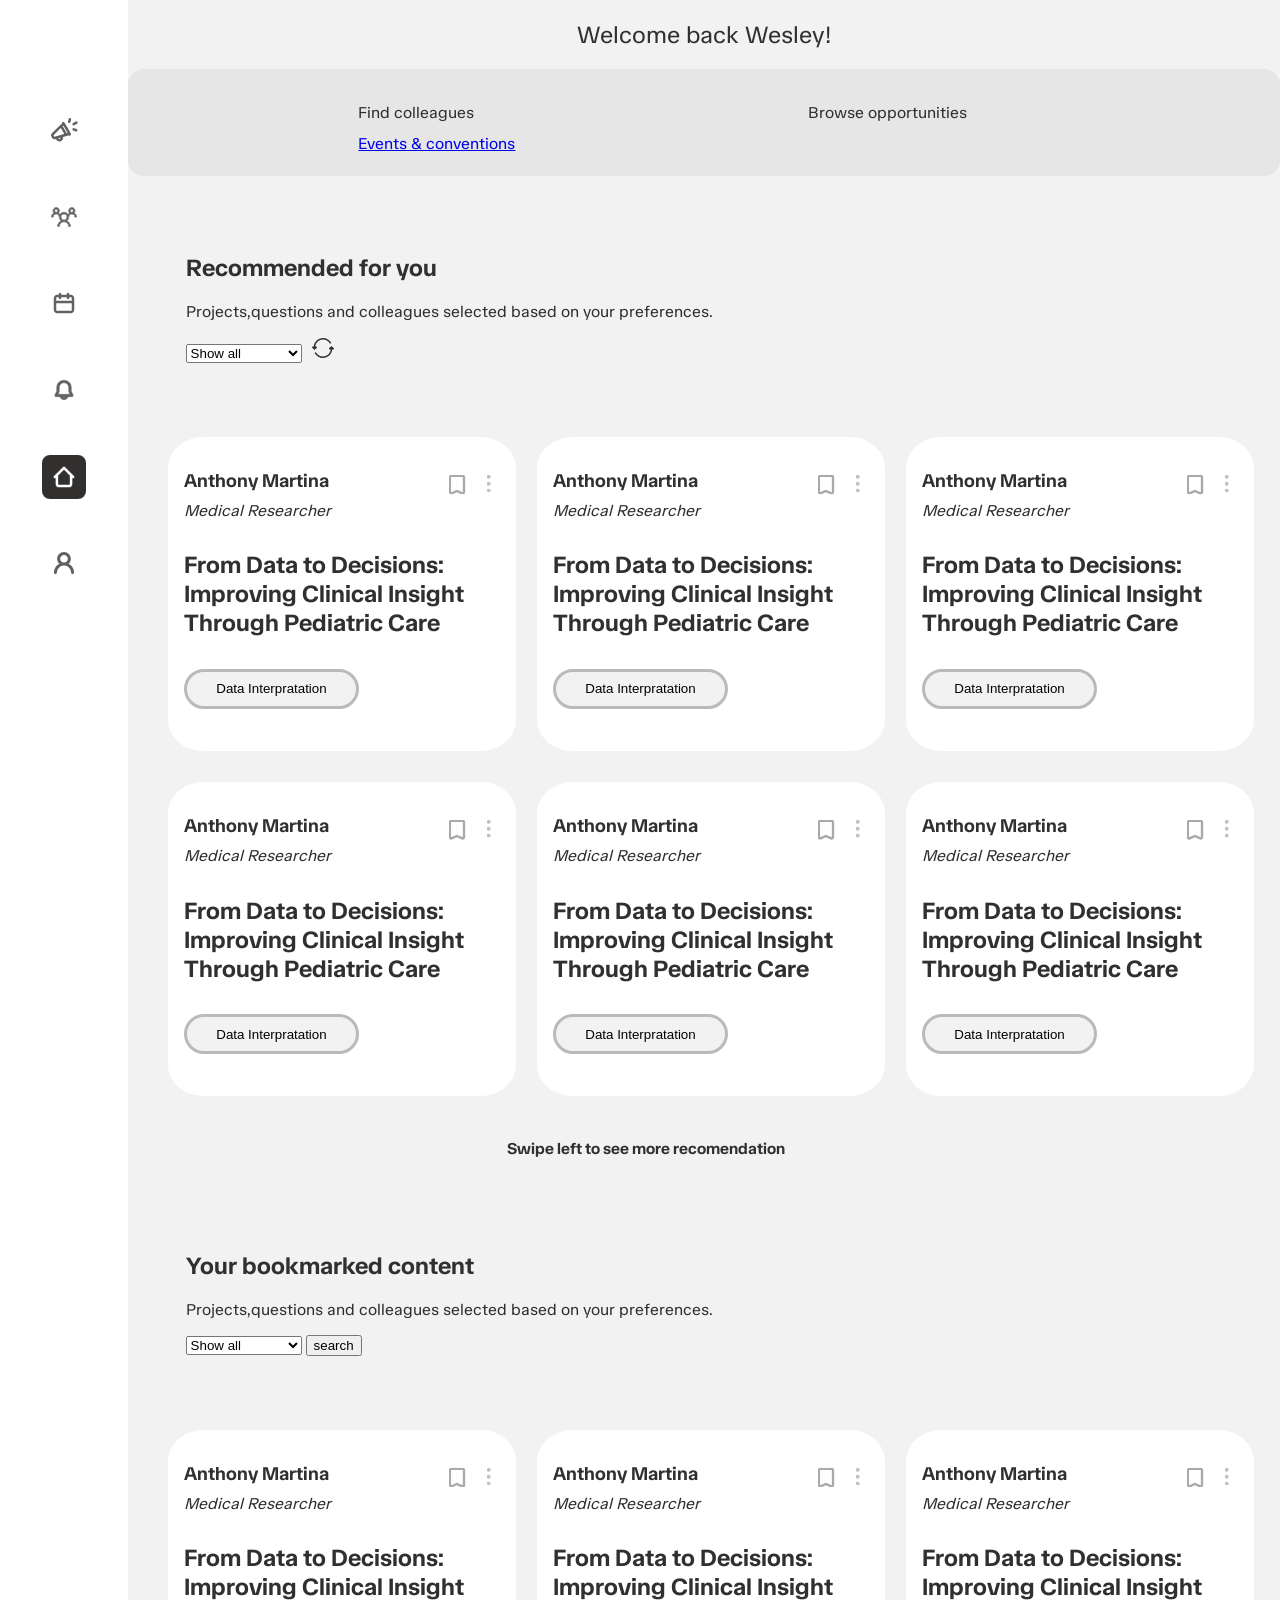
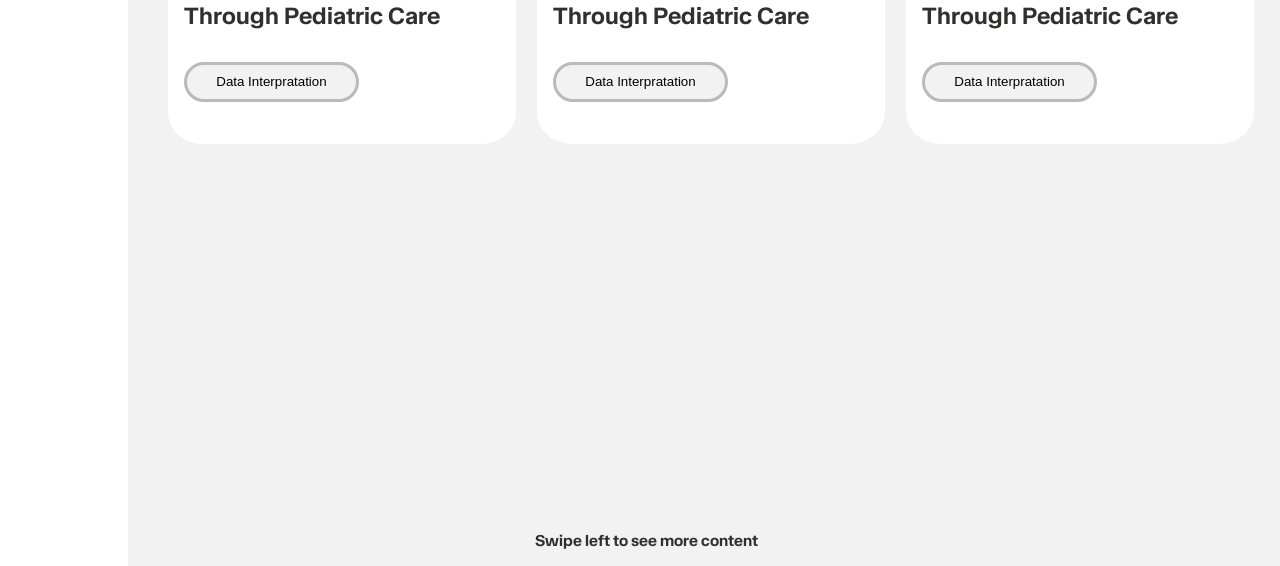
==== commit 817e4863: "Html buttons buttons html veranderd naar een a element" ====
--- a/index.html
+++ b/index.html
@@ -21,7 +21,6 @@
 <image id="image0_9048_4702" alt="logo" width="1800" height="1800" preserveAspectRatio="none" xlink:href="[data-uri]"/>
 </defs>
 </svg>
-            </li>
             <li><p>Dashboard</p></li>
             <li><svg class="hamburgmenu" width="44" height="44" viewBox="0 0 44 44" fill="none" xmlns="http://www.w3.org/2000/svg">
             <path d="M29.0584 26.8529C29.3983 26.8531 29.7251 26.984 29.9711 27.2186C30.2171 27.4532 30.3634 27.7734 30.3797 28.1129C30.396 28.4524 30.2811 28.7851 30.0588 29.0422C29.8365 29.2993 29.5237 29.461 29.1854 29.4938L29.0584 29.5H14.9407C14.6008 29.4998 14.274 29.3689 14.028 29.1343C13.782 28.8998 13.6357 28.5796 13.6194 28.2401C13.603 27.9006 13.7179 27.5678 13.9403 27.3107C14.1626 27.0536 14.4753 26.8919 14.8137 26.8591L14.9407 26.8529H29.0584ZM29.0584 20.6765C29.4094 20.6765 29.746 20.8159 29.9942 21.0641C30.2425 21.3123 30.3819 21.649 30.3819 22C30.3819 22.351 30.2425 22.6877 29.9942 22.9359C29.746 23.1841 29.4094 23.3235 29.0584 23.3235H14.9407C14.5897 23.3235 14.2531 23.1841 14.0048 22.9359C13.7566 22.6877 13.6172 22.351 13.6172 22C13.6172 21.649 13.7566 21.3123 14.0048 21.0641C14.2531 20.8159 14.5897 20.6765 14.9407 20.6765H29.0584ZM29.0584 14.5C29.4094 14.5 29.746 14.6394 29.9942 14.8877C30.2425 15.1359 30.3819 15.4725 30.3819 15.8235C30.3819 16.1746 30.2425 16.5112 29.9942 16.7594C29.746 17.0076 29.4094 17.1471 29.0584 17.1471H14.9407C14.5897 17.1471 14.2531 17.0076 14.0048 16.7594C13.7566 16.5112 13.6172 16.1746 13.6172 15.8235C13.6172 15.4725 13.7566 15.1359 14.0048 14.8877C14.2531 14.6394 14.5897 14.5 14.9407 14.5H29.0584Z" fill="#322F2F"/>
@@ -79,17 +78,17 @@
 </svg>
 </a>
             <a name="Oppertunitiespage" href="">Opportunities</a>
-            <a name="Events&conventions page" href="">Events & Conventions</a>
+            <a name="Events&conventions page" href="./events.html">Events & Conventions</a>
             <a name="Colleaguespage" href="">Colleagues</a>
         </nav>
     </header>
     <main>
         <section>
-            <h1>Welcome back Jane</h1>
+            <h1>Welcome back Wesley!</h1>
             <article class="rainbowbuttons">
-                <button>Find colleagues</button>
-                <button>Browse opportunities</button>
-                <button>Events & conventions</button>
+                <a>Find colleagues</a>
+                <a>Browse opportunities</a>
+                <a href="./events.html">Events & conventions</a>
             </article>
             <article class="recomendation">
                 <section class="topinfo">
@@ -285,7 +284,7 @@
 <path d="M9.43848 0.25C11.361 0.250083 13.2049 1.01369 14.5645 2.37305C15.9241 3.73269 16.6885 5.57718 16.6885 7.5V11.2051L18.4834 14.7959C18.5863 15.0017 18.6353 15.231 18.625 15.4609C18.6146 15.6906 18.5456 15.9138 18.4248 16.1094C18.3038 16.3051 18.1346 16.467 17.9336 16.5791C17.7827 16.6632 17.6176 16.7175 17.4473 16.7393L17.2764 16.75H13.4971C13.2393 17.5845 12.7333 18.3219 12.04 18.8584C11.2952 19.4348 10.3803 19.748 9.43848 19.748C8.49649 19.748 7.5809 19.4349 6.83594 18.8584C6.14272 18.3219 5.6367 17.5845 5.37891 16.75H1.60059C1.37044 16.75 1.1434 16.6912 0.942383 16.5791C0.741486 16.4671 0.572115 16.305 0.451172 16.1094C0.330412 15.9138 0.261349 15.6906 0.250977 15.4609C0.240635 15.231 0.289643 15.0017 0.392578 14.7959L2.18848 11.2041V7.5C2.18848 5.57718 2.95188 3.73269 4.31152 2.37305C5.67115 1.01351 7.51573 0.25 9.43848 0.25ZM8.21582 16.75C8.32004 16.8519 8.43616 16.9421 8.56348 17.0156C8.82943 17.1691 9.13141 17.25 9.43848 17.25C9.74554 17.2499 10.0475 17.1692 10.3135 17.0156C10.4408 16.9421 10.5569 16.852 10.6611 16.75H8.21582ZM9.43848 2.75C8.1787 2.75 6.9699 3.2508 6.0791 4.1416C5.18851 5.03237 4.68848 6.24038 4.68848 7.5V11.2637C4.68845 11.6127 4.60714 11.9573 4.45117 12.2695L3.46191 14.25H15.416L14.4268 12.2695C14.2705 11.9575 14.1889 11.6136 14.1885 11.2646V7.5C14.1885 6.2403 13.6876 5.03238 12.7969 4.1416C11.9062 3.25088 10.6981 2.75008 9.43848 2.75Z" fill="#616161" stroke="#616161" stroke-width="0.5"/>
 </svg></a>
         </nav>
-        <script src="../the-client-website/scripts/script.js"></script>
+        <script src="../look-and-feel-corporate-identity/scripts/script.js"></script>
     </footer>
 </body>
 </html>
--- a/styles/styles.css
+++ b/styles/styles.css
@@ -1,3 +1,89 @@
+:root{
+  /* color-scheme background */
+      --site-background: hsl(0, 0%, 95%);
+      --footer-background: hsl(0, 0%, 100%);
+      --rainbowbtn-background: hsl(0 0% 90%);
+
+      /* color-scheme background darkmode */
+      --site-background-darkmode: hsl(from var(--site-background) h calc(s + 3) calc(l - 70));
+      --footer-background-darkmode: hsl(from var(--footer-background) h calc(s + 4) calc(l - 78));
+      --rainbowbtn-background-darkmode: hsl(from var(--rainbowbtn-background) h calc(s + 4) calc(l - 68));
+
+      /* color-scheme icons set */
+      --icon-light: hsl(0, 0%, 100%);
+      --icon-medium: hsl(0, 0%, 66%);
+      --icon-dark: hsl(0, 3%, 19%);
+
+      --icon-light-blue:hsl(202, 50%, 57%);
+      --icon-light-green: hsl(168, 36%, 53%);
+      --icon-light-pink: hsl(324, 53%, 50%);
+
+      --icon-dark-blue:hsl(202, 37%, 38%);
+      --icon-dark-green: hsl(168, 32%, 24%);
+      --icon-dark-pink: hsl(324, 52%, 22%);
+
+      --background-pink:hsl(322, 64%, 55%); 
+      --background-green:hsl(168, 46%, 59%);
+      --background-blue: hsl(202, 65%, 64%);
+
+      --background-pink-light: hsl(324, 63%, 82%);
+      --background-green-light: hsl(168, 39%, 84%);
+      --background-blue-light: hsl(201, 65%, 67%);
+      
+      --card-border: hsl(0, 0%, 85%);
+
+      /* color-scheme icons set darkmode */
+      --icon-light-darkmode: hsl(from var(--icon-light) h calc(s + 1) calc(l - 40));
+      --icon-medium-darkmode: hsl(from var(--icon-medium) h calc(s + 2) calc(l - 50));
+      --icon-dark-darkmode: hsl(from var(--icon-dark) h calc(s - 3) calc(l + 76));
+
+      --icon-light-blue-darkmode: hsl(from var(--icon-light-blue) h calc(s - 13) calc(l - 19));
+      --icon-light-green-darkmode: hsl(from var(--icon-light-green)h calc(s - 4) calc(l - 20));
+      --icon-light-pink-darkmode: hsl(from var(--icon-light-pink)h calc(s - 1) calc(l - 6));
+
+      --icon-dark-blue-darkmode: hsl(from var(--icon-dark-blue)h calc(s + 28) calc(l + 25));
+      --icon-dark-green-darkmode: hsl(from var(--icon-dark-green)h calc(s + 7) calc(l + 60));
+      --icon-dark-pink-darkmode: hsl(from var(--icon-dark-pink)h calc(s + 1) calc(l + 28));
+
+      --background-pink-darkmode:hsl(from var(--background-pink)h calc(s - 32) calc(l - 20));
+      --background-green-darkmode: hsl(from var(--background-green)h calc(s - 14) calc(l - 29));
+      --background-blue-darkmode: hsl(from var(--background-blue)h calc(s - 28) calc(l - 26));
+
+      --background-pink-light-darkmode: hsl(from var(--background-pink-light)h calc(s - 13) calc(l - 45));
+      --background-green-light-darkmode: hsl(from var(--background-green-light)h calc(s - 7) calc(l - 60));
+      --background-blue-light-darkmode: hsl(from var(--background-blue-light)h calc(s - 15) calc(l - 10));
+      
+      --card-border-darkmode: light-dark(var(--card-border)h calc(s + 3) calc(l -62));
+
+      /* color-scheme set rainbow buttons*/
+      --button-rainbow-green:hsl(168 47% 84%);
+      --button-rainbow-pink: hsl(322 65% 82%);
+      --button-rainbow-blue: hsl(201 65% 85%);
+
+      /* color-scheme set rainbow buttons darkmode*/
+      --button-rainbow-green-darkmode:hsl(from var(--button-rainbow-green) h s calc(l - 50));
+      --button-rainbow-pink-darkmode:hsl(from var(--button-rainbow-pink) h s calc(l - 50));
+      --button-rainbow-blue-darkmode:hsl(from var(--button-rainbow-blue) h s calc(l - 50));
+
+      /* color-scheme set hover */
+      --button-hover-shadow: hsl(0, 0%, 76%) ;
+      
+
+      /* color-scheme set hover darkmode */
+      --button-hover-shadow-darkmode: hsl(var(--button-hover-shadow)h s calc(l - 57));
+
+      /* Kleuren typografie */
+      --text-default-bomba: hsl(0, 3%, 19%); 
+      --text-green: hsl(168, 32%, 24%); 
+      --text-blue: hsl(201, 37%, 25%);
+      --text-pink: hsl(324, 52%, 22%);
+
+      /* Kleuren typografie darkmode */
+      --text-default-bomba-darkmode: hsl(from var(--text-default-bomba)h calc(s - 3) calc(l - 76)); 
+      --text-green-darkmode:  var(--text-green); 
+      --text-blue-darkmode: var(--text-blue);
+      --text-pink-darkmode: var(--text-pink);  
+}
 
 .sidenav{
     padding: 0;
@@ -27,7 +113,7 @@
     position: relative;
     display: flex;
     text-decoration: none;
-    color: #322F2F;
+    color: var(--text-default-bomba);
     justify-content: center;
     white-space: nowrap;
     align-items: center;
@@ -69,8 +155,8 @@
 body{
     margin: 0;
     padding: 0;
-    color: #322F2F;
-    background-color: #F2F2F2;
+    color: var(--text-default-bomba);
+    background-color: var(--site-background);
     font-family: "TASA Orbiter", sans-serif;
 
     @media(min-width: 900px){
@@ -87,7 +173,7 @@
     height: 5em;
     position: sticky;
     top: 0;
-    background-color: #F2F2F2;
+    background-color:var(--site-background) ;
     z-index: 2;
     transition: 0.3s;
     text-align: center;
@@ -95,7 +181,7 @@
     @media(min-width: 900px){
         height: 100%;
         width: 100%;
-        background-color: white;
+        background-color: var(--footer-background);
         p{
             display: none;
     }
@@ -117,14 +203,14 @@
     text-align: right;
     width: 100%;
     height: 200%;
-    background-color: #F2F2F2;
+    background-color:var(--site-background) ;
     border-radius: 0 0 1rem 1rem;
     padding-bottom: 10%;
     transition: 0.3s;
 }
 .dropdownnav a{
     text-decoration: none;
-    color: #322F2F;
+    color: var(--text-default-bomba);
     
 }
 
@@ -193,7 +279,7 @@
     @media(min-width: 900px){
         grid-template-columns: 1 fr 1fr 1fr;
         grid-template-rows: 1fr;
-        background-color: #E6E6E6;
+        background-color: var(--rainbowbtn-background);
         border-radius: 1rem;
         gap: 30%;
         padding: 3% 20% 3% 20%;
@@ -207,7 +293,7 @@
     height: 7em;
     border: 0;
     border-bottom: 3px solid #BABABA;
-    color: #645A61;
+    color: var(--text-default-bomba);
     font-weight: normal;
     font-size: 1.2rem;
     @media(min-width: 900px){
@@ -224,19 +310,19 @@
 .rainbowbuttons button:nth-of-type(1){
     grid-column: 1;
     grid-row: 1;
-    background-color: #EFB4D9;
+    background-color:var(--button-rainbow-pink) ;
 }
 
 .rainbowbuttons button:nth-of-type(2){
     grid-column: 2;
     grid-row: 1;
-    background-color: #C2E9E1;
+    background-color:var(--button-rainbow-green) ;
 }
 
 .rainbowbuttons button:nth-of-type(3){
     grid-column: 1 / 3;
     grid-row: 2;
-    background-color: #C2E1F2;
+    background-color:var(--button-rainbow-blue) ;
     @media(min-width: 900px){
         grid-column: 3;
         grid-row: 1;
@@ -256,8 +342,8 @@
     border-radius: 0.5rem;
 }
 #refresh:hover {
-    background-color: #322F2F;
-    color: white;
+    background-color: var(--icon-dark);
+    color: var(--icon-light);
     border: transparent;
 }
 
@@ -287,7 +373,7 @@
     grid-template-columns: 79% 9% 9%;
     grid-template-rows: 20% 10% 1fr 20%;
     gap: 3%;
-    background-color: white;
+    background-color: var(--footer-background);
     border-radius: 10%;
     width: 100%;
     min-height: 250px;
@@ -329,7 +415,7 @@
     border-radius: 2rem;
     height: 80%;
     width: 70%;
-    background-color: white;
+    background-color: var(--site-background);
     border: 3px solid #BABABA;
     cursor: pointer;
 }
@@ -349,8 +435,8 @@
 }
 
 .scroll-grid svg:hover{
-background-color: #322F2F;
-color: white;
+background-color: var(--icon-dark);
+color:var(--icon-light) ;
 }
 
 footer{
@@ -358,7 +444,7 @@
     bottom: 0;
     width: 100%;
     height: 5em;
-    background-color: white;
+    background-color: var(--footer-background);
     align-content: center;
     z-index: 1;
     @media(min-width: 900px){
@@ -382,11 +468,11 @@
 }
 
 .phone a:hover{
-background-color: #322F2F;
-color: white;
+background-color: var(--icon-dark);
+color: var(--icon-light);
 }
 
 .phone a:nth-of-type(1){
-    background-color: #322F2F;
-}
-
+    background-color: var(--icon-dark);
+}
+
